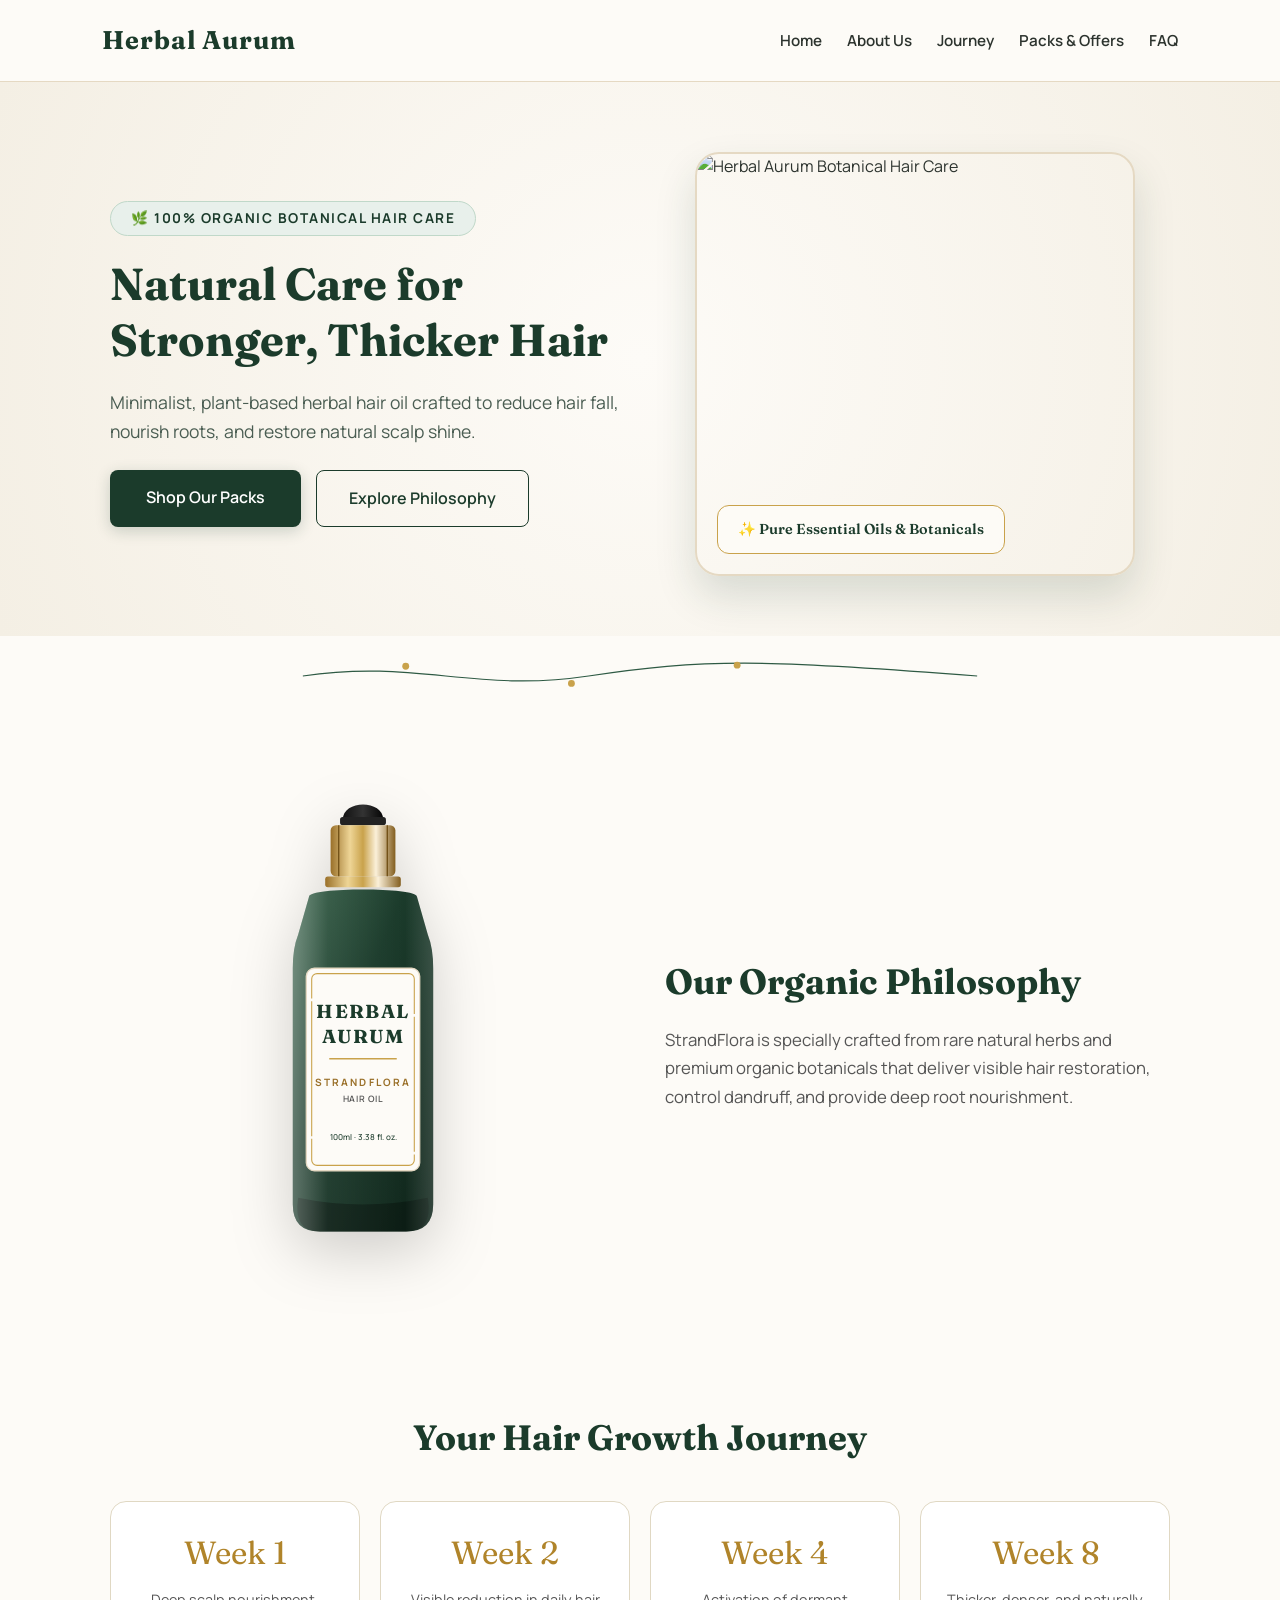
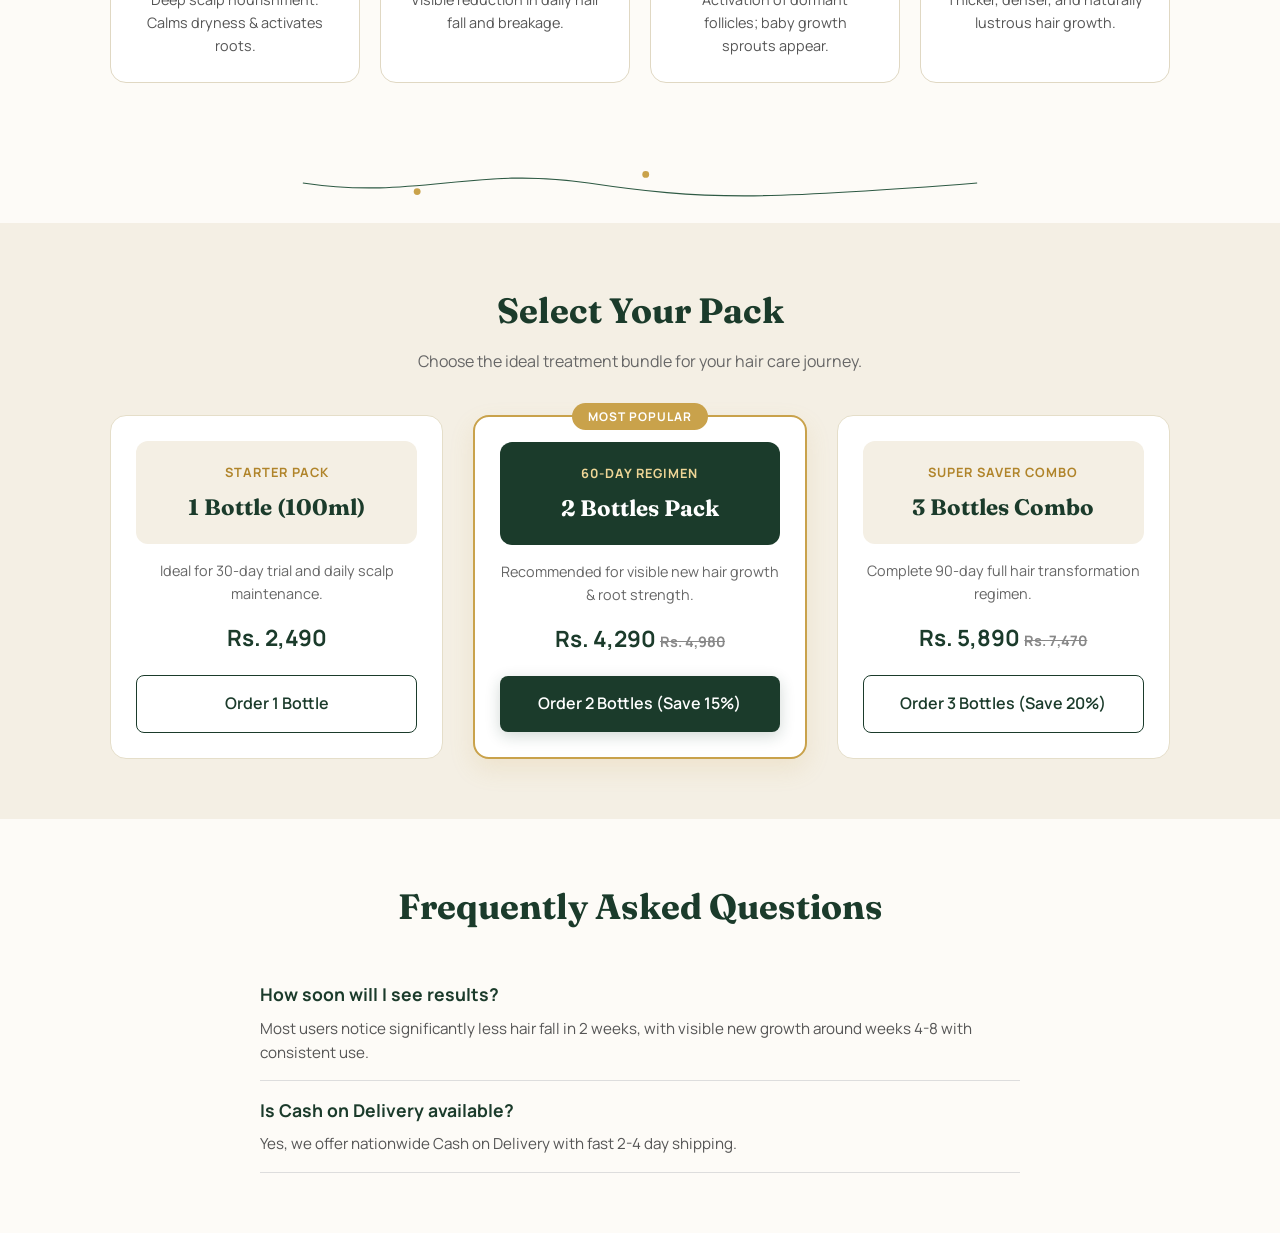
==== index.html @ 7c0b5096 "Update index.html" ====
<!DOCTYPE html>
<html lang="en">
<head>
    <meta charset="UTF-8">
    <meta name="viewport" content="width=device-width, initial-scale=1.0">
    <title>Herbal Aurum | Premium Organic Hair Care</title>
    
    <!-- Google Fonts -->
    <link rel="preconnect" href="https://fonts.googleapis.com">
    <link rel="preconnect" href="https://fonts.gstatic.com" crossorigin>
    <link href="https://fonts.googleapis.com/css2?family=Fraunces:ital,opsz,wght@0,9..144,300..900;1,9..144,300..900&family=Manrope:wght@300;400;500;600;700&display=swap" rel="stylesheet">
    
    <!-- Inline Styling -->
    <style>
        :root {
            --primary-color: #1B3B2B;
            --accent-gold: #C9A24B;
            --bg-color: #FDFBF7;
            --text-dark: #2C332E;
        }

        * { 
            box-sizing: border-box; 
            margin: 0; 
            padding: 0; 
        }

        body {
            font-family: 'Manrope', sans-serif;
            background-color: var(--bg-color);
            color: var(--text-dark);
            line-height: 1.6;
            overflow-x: hidden;
        }

        /* 1. Navbar */
        .navbar {
            display: flex;
            justify-content: space-between;
            align-items: center;
            padding: 20px 8%;
            background: rgba(253, 251, 247, 0.95);
            backdrop-filter: blur(8px);
            border-bottom: 1px solid #E5D9C3;
            position: sticky;
            top: 0;
            z-index: 1000;
        }

        .logo {
            font-family: 'Fraunces', serif;
            font-size: 1.6rem;
            font-weight: 700;
            color: var(--primary-color);
            letter-spacing: 1px;
        }

        .nav-links {
            display: flex;
            list-style: none;
            gap: 25px;
        }

        .nav-links a {
            text-decoration: none;
            color: var(--text-dark);
            font-weight: 600;
            font-size: 0.95rem;
            transition: color 0.3s ease;
        }

        .nav-links a:hover { 
            color: var(--accent-gold); 
        }

        /* 2. Hero Section */
        .hero {
            padding: 70px 20px 60px;
            background: radial-gradient(circle, #FDFBF7 0%, #F4EFE4 100%);
        }

        .hero-badge {
            display: inline-block;
            background: #E8F0EB;
            color: var(--primary-color);
            padding: 6px 20px;
            border-radius: 30px;
            font-weight: 700;
            font-size: 0.85rem;
            letter-spacing: 1.5px;
            text-transform: uppercase;
            margin-bottom: 20px;
            border: 1px solid #C0D8C9;
        }

        .hero-title {
            font-family: 'Fraunces', serif;
            font-size: 2.8rem;
            color: var(--primary-color);
            line-height: 1.25;
            margin-bottom: 20px;
        }

        .hero-text {
            font-size: 1.1rem;
            color: #4A5D52;
            margin-bottom: 25px;
        }

        .btn-primary {
            display: inline-block;
            background: var(--primary-color);
            color: #FFFFFF;
            padding: 15px 36px;
            border-radius: 8px;
            font-weight: 600;
            text-decoration: none;
            transition: all 0.3s ease;
            box-shadow: 0 4px 15px rgba(27, 59, 43, 0.2);
        }

        .btn-primary:hover {
            background: #11281C;
            transform: translateY(-2px);
        }

        .btn-secondary {
            display: inline-block;
            border: 1px solid var(--primary-color);
            color: var(--primary-color);
            padding: 15px 32px;
            border-radius: 8px;
            font-weight: 600;
            text-decoration: none;
            background: transparent;
            transition: all 0.3s ease;
        }

        .btn-secondary:hover {
            background: var(--primary-color);
            color: #FFFFFF;
        }

        /* Vine Divider */
        .vine-divider {
            width: 100%;
            overflow: hidden;
            line-height: 0;
            margin: 20px 0;
        }

        .vine-divider svg {
            width: 100%;
            height: 40px;
        }

        /* 3. Layout Grid */
        .container {
            max-width: 1100px;
            margin: 0 auto;
            padding: 0 20px;
        }

        .section-title {
            font-family: 'Fraunces', serif;
            font-size: 2.2rem;
            color: var(--primary-color);
            text-align: center;
            margin-bottom: 10px;
        }

        /* 4. Products Cards */
        .products-grid {
            display: grid;
            grid-template-columns: repeat(auto-fit, minmax(280px, 1fr));
            gap: 30px;
            margin-top: 40px;
        }

        .product-card {
            background: #FFFFFF;
            border: 1px solid #E5DEC9;
            border-radius: 16px;
            padding: 25px;
            text-align: center;
            position: relative;
            transition: transform 0.3s ease, box-shadow 0.3s ease;
        }

        .product-card:hover {
            transform: translateY(-5px);
            box-shadow: 0 12px 30px rgba(0,0,0,0.08);
        }

        .featured-card {
            border: 2px solid var(--accent-gold);
            box-shadow: 0 10px 25px rgba(201, 162, 75, 0.15);
        }

        .badge-pop {
            position: absolute;
            top: -14px;
            left: 50%;
            transform: translateX(-50%);
            background: var(--accent-gold);
            color: #FFFFFF;
            font-size: 0.75rem;
            font-weight: 700;
            padding: 4px 16px;
            border-radius: 20px;
            text-transform: uppercase;
            letter-spacing: 1px;
        }

        /* Responsive Settings */
        @media (max-width: 768px) {
            .hero-title { font-size: 2.2rem; text-align: center; }
            .hero-text { text-align: center; }
            .hero-badge { display: block; text-align: center; }
            .hero-actions { justify-content: center; }
            .nav-links { display: none; }
        }
    </style>
</head>
<body>

    <!-- 1. NAVIGATION BAR -->
    <nav class="navbar">
        <div class="logo">Herbal Aurum</div>
        <ul class="nav-links">
            <li><a href="#home">Home</a></li>
            <li><a href="#about">About Us</a></li>
            <li><a href="#timeline">Journey</a></li>
            <li><a href="#products">Packs & Offers</a></li>
            <li><a href="#faq">FAQ</a></li>
        </ul>
    </nav>

    <!-- 2. HERO SECTION WITH LOCAL AESTHETIC PICTURE -->
    <section id="home" class="hero">
        <div class="container" style="display: grid; grid-template-columns: repeat(auto-fit, minmax(300px, 1fr)); gap: 40px; align-items: center;">
            
            <!-- Left Text Content -->
            <div class="animate-hero">
                <div class="hero-badge">🌿 100% Organic Botanical Hair Care</div>
                <h1 class="hero-title">Natural Care for Stronger, Thicker Hair</h1>
                <p class="hero-text">Minimalist, plant-based herbal hair oil crafted to reduce hair fall, nourish roots, and restore natural scalp shine.</p>
                
                <div class="hero-actions" style="display: flex; gap: 15px; flex-wrap: wrap; margin-top: 25px;">
                    <a href="#products" class="btn-primary">Shop Our Packs</a>
                    <a href="#about" class="btn-secondary">Explore Philosophy</a>
                </div>
            </div>

            <!-- Right Aesthetic Local Picture -->
            <div class="animate-hero" style="display: flex; justify-content: center; position: relative;">
                <div style="position: relative; width: 100%; max-width: 440px; border-radius: 24px; overflow: hidden; box-shadow: 0 20px 40px rgba(27, 59, 43, 0.15); border: 2px solid #E5D9C3;">
                    <img src="hero-banner.jpg" 
                         alt="Herbal Aurum Botanical Hair Care" 
                         style="width: 100%; height: 420px; object-fit: cover; display: block;">
                    
                    <!-- Floating Aesthetic Badge -->
                    <div style="position: absolute; bottom: 20px; left: 20px; background: rgba(253, 251, 247, 0.92); backdrop-filter: blur(8px); padding: 12px 20px; border-radius: 12px; border: 1px solid #C9A24B; font-family: 'Fraunces', serif; color: #1B3B2B; font-size: 0.9rem; font-weight: 600;">
                        ✨ Pure Essential Oils & Botanicals
                    </div>
                </div>
            </div>

        </div>
    </section>

    <!-- VINE DIVIDER 1 -->
    <div class="vine-divider reveal">
      <svg viewBox="0 0 1180 70">
        <path stroke="#2E5A44" stroke-width="2" fill="none" d="M0 35 C 200 5, 300 65, 500 35 S 800 5, 1180 35"/>
        <circle fill="#C9A24B" cx="180" cy="18" r="6"/>
        <circle fill="#C9A24B" cx="470" cy="48" r="6"/>
        <circle fill="#C9A24B" cx="760" cy="16" r="6"/>
      </svg>
    </div>

    <!-- 3. ABOUT US SECTION (3D GLASS DROPPER BOTTLE) -->
    <section id="about" style="padding: 60px 0;">
        <div class="container" style="display: grid; grid-template-columns: repeat(auto-fit, minmax(300px, 1fr)); gap: 50px; align-items: center;">
            
            <!-- Glass Bottle Visual -->
            <div class="reveal" style="display: flex; justify-content: center; align-items: center; padding: 10px;">
                <div style="position: relative; width: 100%; max-width: 270px; filter: drop-shadow(0 20px 30px rgba(0,0,0,0.18));">
                    <svg viewBox="0 0 200 360" xmlns="http://www.w3.org/2000/svg" style="width: 100%; height: auto;">
                        <defs>
                            <linearGradient id="oil-liquid" x1="0%" y1="0%" x2="100%" y2="100%">
                                <stop offset="0%" stop-color="#3A644C"/>
                                <stop offset="40%" stop-color="#1B3B2B"/>
                                <stop offset="100%" stop-color="#0F241A"/>
                            </linearGradient>

                            <linearGradient id="glass-glare" x1="0%" y1="0%" x2="100%" y2="0%">
                                <stop offset="0%" stop-color="#ffffff" stop-opacity="0.3"/>
                                <stop offset="25%" stop-color="#ffffff" stop-opacity="0.05"/>
                                <stop offset="80%" stop-color="#ffffff" stop-opacity="0"/>
                                <stop offset="100%" stop-color="#ffffff" stop-opacity="0.15"/>
                            </linearGradient>

                            <linearGradient id="gold-cap" x1="0%" y1="0%" x2="100%" y2="0%">
                                <stop offset="0%" stop-color="#9A7029"/>
                                <stop offset="30%" stop-color="#EED596"/>
                                <stop offset="50%" stop-color="#C9A24B"/>
                                <stop offset="70%" stop-color="#FBF0D9"/>
                                <stop offset="100%" stop-color="#835E1F"/>
                            </linearGradient>

                            <linearGradient id="dropper-top" x1="0%" y1="0%" x2="100%" y2="0%">
                                <stop offset="0%" stop-color="#111"/>
                                <stop offset="50%" stop-color="#333"/>
                                <stop offset="100%" stop-color="#050505"/>
                            </linearGradient>
                        </defs>

                        <path d="M 85,25 C 85,10 115,10 115,25 Z" fill="url(#dropper-top)"/>
                        <rect x="83" y="23" width="34" height="6" rx="2" fill="#222"/>

                        <rect x="76" y="29" width="48" height="38" rx="4" fill="url(#gold-cap)"/>
                        <line x1="82" y1="29" x2="82" y2="67" stroke="#725117" stroke-width="1"/>
                        <line x1="118" y1="29" x2="118" y2="67" stroke="#725117" stroke-width="1"/>

                        <rect x="72" y="67" width="56" height="8" rx="2" fill="url(#gold-cap)"/>

                        <path d="M 60,82 C 60,75 140,75 140,82 L 148,110 Q 152,120 152,135 L 152,310 Q 152,330 132,330 L 68,330 Q 48,330 48,310 L 48,135 Q 48,120 52,110 Z" fill="url(#oil-liquid)"/>
                        <path d="M 52,305 Q 48,330 68,330 L 132,330 Q 152,330 148,305 Q 100,315 52,305 Z" fill="#091710" opacity="0.6"/>
                        <path d="M 60,82 C 60,75 140,75 140,82 L 148,110 Q 152,120 152,135 L 152,310 Q 152,330 132,330 L 68,330 Q 48,330 48,310 L 48,135 Q 48,120 52,110 Z" fill="url(#glass-glare)"/>

                        <rect x="58" y="135" width="84" height="150" rx="6" fill="#FDFBF7" stroke="#E5D9C3" stroke-width="1"/>
                        <rect x="62" y="139" width="76" height="142" rx="4" fill="none" stroke="#C9A24B" stroke-width="0.8" stroke-dasharray="100,2"/>

                        <text x="100" y="172" text-anchor="middle" font-family="'Fraunces', serif" font-size="14" font-weight="700" fill="#1B3B2B" letter-spacing="1">HERBAL</text>
                        <text x="100" y="190" text-anchor="middle" font-family="'Fraunces', serif" font-size="14" font-weight="700" fill="#1B3B2B" letter-spacing="1">AURUM</text>
                        <line x1="75" y1="202" x2="125" y2="202" stroke="#C9A24B" stroke-width="1"/>
                        <text x="100" y="222" text-anchor="middle" font-family="'Manrope', sans-serif" font-size="7.5" font-weight="700" fill="#9A7029" letter-spacing="1.5">STRANDFLORA</text>
                        <text x="100" y="234" text-anchor="middle" font-family="'Manrope', sans-serif" font-size="6.5" font-weight="600" fill="#555" letter-spacing="0.5">HAIR OIL</text>
                        <text x="100" y="262" text-anchor="middle" font-family="'Manrope', sans-serif" font-size="6" font-weight="500" fill="#1B3B2B">100ml · 3.38 fl. oz.</text>
                    </svg>
                </div>
            </div>

            <div class="reveal">
                <h2 class="section-title" style="text-align: left;">Our Organic Philosophy</h2>
                <p style="color: #555; margin-top: 15px; font-size: 1.05rem; line-height: 1.7;">StrandFlora is specially crafted from rare natural herbs and premium organic botanicals that deliver visible hair restoration, control dandruff, and provide deep root nourishment.</p>
            </div>
        </div>
    </section>

    <!-- 4. TIMELINE SECTION -->
    <section id="timeline" style="padding: 60px 0; background: #FDFBF7;">
        <div class="container">
            <h2 class="section-title reveal">Your Hair Growth Journey</h2>
            <div style="display: grid; grid-template-columns: repeat(auto-fit, minmax(200px, 1fr)); gap: 20px; margin-top: 35px; text-align: center;">
                <div class="reveal" style="background: #fff; padding: 25px; border-radius: 16px; border: 1px solid #e0d8c3;">
                    <span style="font-family: 'Fraunces', serif; font-size: 2rem; color: #B0842A; display: block;">Week 1</span>
                    <p style="font-size: 0.9rem; margin-top: 10px; color: #555;">Deep scalp nourishment. Calms dryness & activates roots.</p>
                </div>
                <div class="reveal" style="background: #fff; padding: 25px; border-radius: 16px; border: 1px solid #e0d8c3;">
                    <span style="font-family: 'Fraunces', serif; font-size: 2rem; color: #B0842A; display: block;">Week 2</span>
                    <p style="font-size: 0.9rem; margin-top: 10px; color: #555;">Visible reduction in daily hair fall and breakage.</p>
                </div>
                <div class="reveal" style="background: #fff; padding: 25px; border-radius: 16px; border: 1px solid #e0d8c3;">
                    <span style="font-family: 'Fraunces', serif; font-size: 2rem; color: #B0842A; display: block;">Week 4</span>
                    <p style="font-size: 0.9rem; margin-top: 10px; color: #555;">Activation of dormant follicles; baby growth sprouts appear.</p>
                </div>
                <div class="reveal" style="background: #fff; padding: 25px; border-radius: 16px; border: 1px solid #e0d8c3;">
                    <span style="font-family: 'Fraunces', serif; font-size: 2rem; color: #B0842A; display: block;">Week 8</span>
                    <p style="font-size: 0.9rem; margin-top: 10px; color: #555;">Thicker, denser, and naturally lustrous hair growth.</p>
                </div>
            </div>
        </div>
    </section>

    <!-- VINE DIVIDER 2 -->
    <div class="vine-divider reveal">
      <svg viewBox="0 0 1180 70">
        <path stroke="#2E5A44" stroke-width="2" fill="none" d="M0 35 C 200 65, 300 5, 500 35 S 800 65, 1180 35"/>
        <circle fill="#C9A24B" cx="200" cy="50" r="6"/>
        <circle fill="#C9A24B" cx="600" cy="20" r="6"/>
      </svg>
    </div>

    <!-- 5. PRODUCTS / PACKS SECTION -->
    <section id="products" style="padding: 60px 0; background: #F4EFE4;">
        <div class="container">
            <h2 class="section-title reveal">Select Your Pack</h2>
            <p class="reveal" style="text-align: center; color: #666;">Choose the ideal treatment bundle for your hair care journey.</p>

            <div class="products-grid">
                <!-- Pack 1 -->
                <div class="product-card reveal">
                    <div style="background: #f4efe4; border-radius: 12px; padding: 18px; margin-bottom: 15px;">
                        <span style="font-size: 0.8rem; font-weight: 700; color: #B0842A; letter-spacing: 1px; text-transform: uppercase;">Starter Pack</span>
                        <h3 style="font-family: 'Fraunces', serif; font-size: 1.4rem; color: #1B3B2B; margin-top: 5px;">1 Bottle (100ml)</h3>
                    </div>
                    <p style="color: #666; font-size: 0.9rem; margin-bottom: 15px;">Ideal for 30-day trial and daily scalp maintenance.</p>
                    <p style="font-size: 1.4rem; font-weight: 700; color: #1B3B2B; margin-bottom: 20px;">Rs. 2,490</p>
                    <a href="#" class="btn-secondary" style="width: 100%;">Order 1 Bottle</a>
                </div>

                <!-- Pack 2 -->
                <div class="product-card featured-card reveal">
                    <div class="badge-pop">Most Popular</div>
                    <div style="background: #1B3B2B; color: #fff; border-radius: 12px; padding: 18px; margin-bottom: 15px;">
                        <span style="font-size: 0.8rem; font-weight: 700; color: #EED596; letter-spacing: 1px; text-transform: uppercase;">60-Day Regimen</span>
                        <h3 style="font-family: 'Fraunces', serif; font-size: 1.4rem; color: #fff; margin-top: 5px;">2 Bottles Pack</h3>
                    </div>
                    <p style="color: #666; font-size: 0.9rem; margin-bottom: 15px;">Recommended for visible new hair growth & root strength.</p>
                    <p style="font-size: 1.4rem; font-weight: 700; color: #1B3B2B; margin-bottom: 20px;">Rs. 4,290 <span style="font-size: 0.9rem; color: #888; text-decoration: line-through;">Rs. 4,980</span></p>
                    <a href="#" class="btn-primary" style="width: 100%;">Order 2 Bottles (Save 15%)</a>
                </div>

                <!-- Pack 3 -->
                <div class="product-card reveal">
                    <div style="background: #f4efe4; border-radius: 12px; padding: 18px; margin-bottom: 15px;">
                        <span style="font-size: 0.8rem; font-weight: 700; color: #B0842A; letter-spacing: 1px; text-transform: uppercase;">Super Saver Combo</span>
                        <h3 style="font-family: 'Fraunces', serif; font-size: 1.4rem; color: #1B3B2B; margin-top: 5px;">3 Bottles Combo</h3>
                    </div>
                    <p style="color: #666; font-size: 0.9rem; margin-bottom: 15px;">Complete 90-day full hair transformation regimen.</p>
                    <p style="font-size: 1.4rem; font-weight: 700; color: #1B3B2B; margin-bottom: 20px;">Rs. 5,890 <span style="font-size: 0.9rem; color: #888; text-decoration: line-through;">Rs. 7,470</span></p>
                    <a href="#" class="btn-secondary" style="width: 100%;">Order 3 Bottles (Save 20%)</a>
                </div>
            </div>
        </div>
    </section>

    <!-- 6. FAQ SECTION -->
    <section id="faq" style="padding: 60px 0;">
        <div class="container" style="max-width: 800px;">
            <h2 class="section-title reveal">Frequently Asked Questions</h2>
            <div class="reveal" style="margin-top: 30px;">
                <div style="border-bottom: 1px solid #ddd; padding: 15px 0;">
                    <h3 style="font-size: 1.1rem; color: #1B3B2B;">How soon will I see results?</h3>
                    <p style="margin-top: 8px; color: #555; font-size: 0.95rem;">Most users notice significantly less hair fall in 2 weeks, with visible new growth around weeks 4-8 with consistent use.</p>
                </div>
                <div style="border-bottom: 1px solid #ddd; padding: 15px 0;">
                    <h3 style="font-size: 1.1rem; color: #1B3B2B;">Is Cash on Delivery available?</h3>
                    <p style="margin-top: 8px; color: #555; font-size: 0.95rem;">Yes, we offer nationwide Cash on Delivery with fast 2-4 day shipping.</p>
                </div>
            </div>
        </div>
    </section>

    <!-- GSAP Smooth Animations Libraries -->
    <script src="https://cdnjs.cloudflare.com/ajax/libs/gsap/3.12.5/gsap.min.js"></script>
    <script src="https://cdnjs.cloudflare.com/ajax/libs/gsap/3.12.5/ScrollTrigger.min.js"></script>
    
    <script>
        // Safe Animation Trigger
        window.addEventListener('DOMContentLoaded', () => {
            if (typeof gsap !== 'undefined' && typeof ScrollTrigger !== 'undefined') {
                gsap.registerPlugin(ScrollTrigger);
                
                gsap.from(".animate-hero", {
                    opacity: 0,
                    y: 30,
                    duration: 1.2,
                    stagger: 0.2,
                    ease: "power3.out"
                });

                gsap.utils.toArray('.reveal').forEach(element => {
                    gsap.from(element, {
                        scrollTrigger: {
                            trigger: element,
                            start: "top 88%",
                            toggleActions: "play none none reverse"
                        },
                        opacity: 0,
                        y: 35,
                        duration: 1,
                        ease: "power2.out"
                    });
                });
            }
        });
    </script>
</body>
</html>
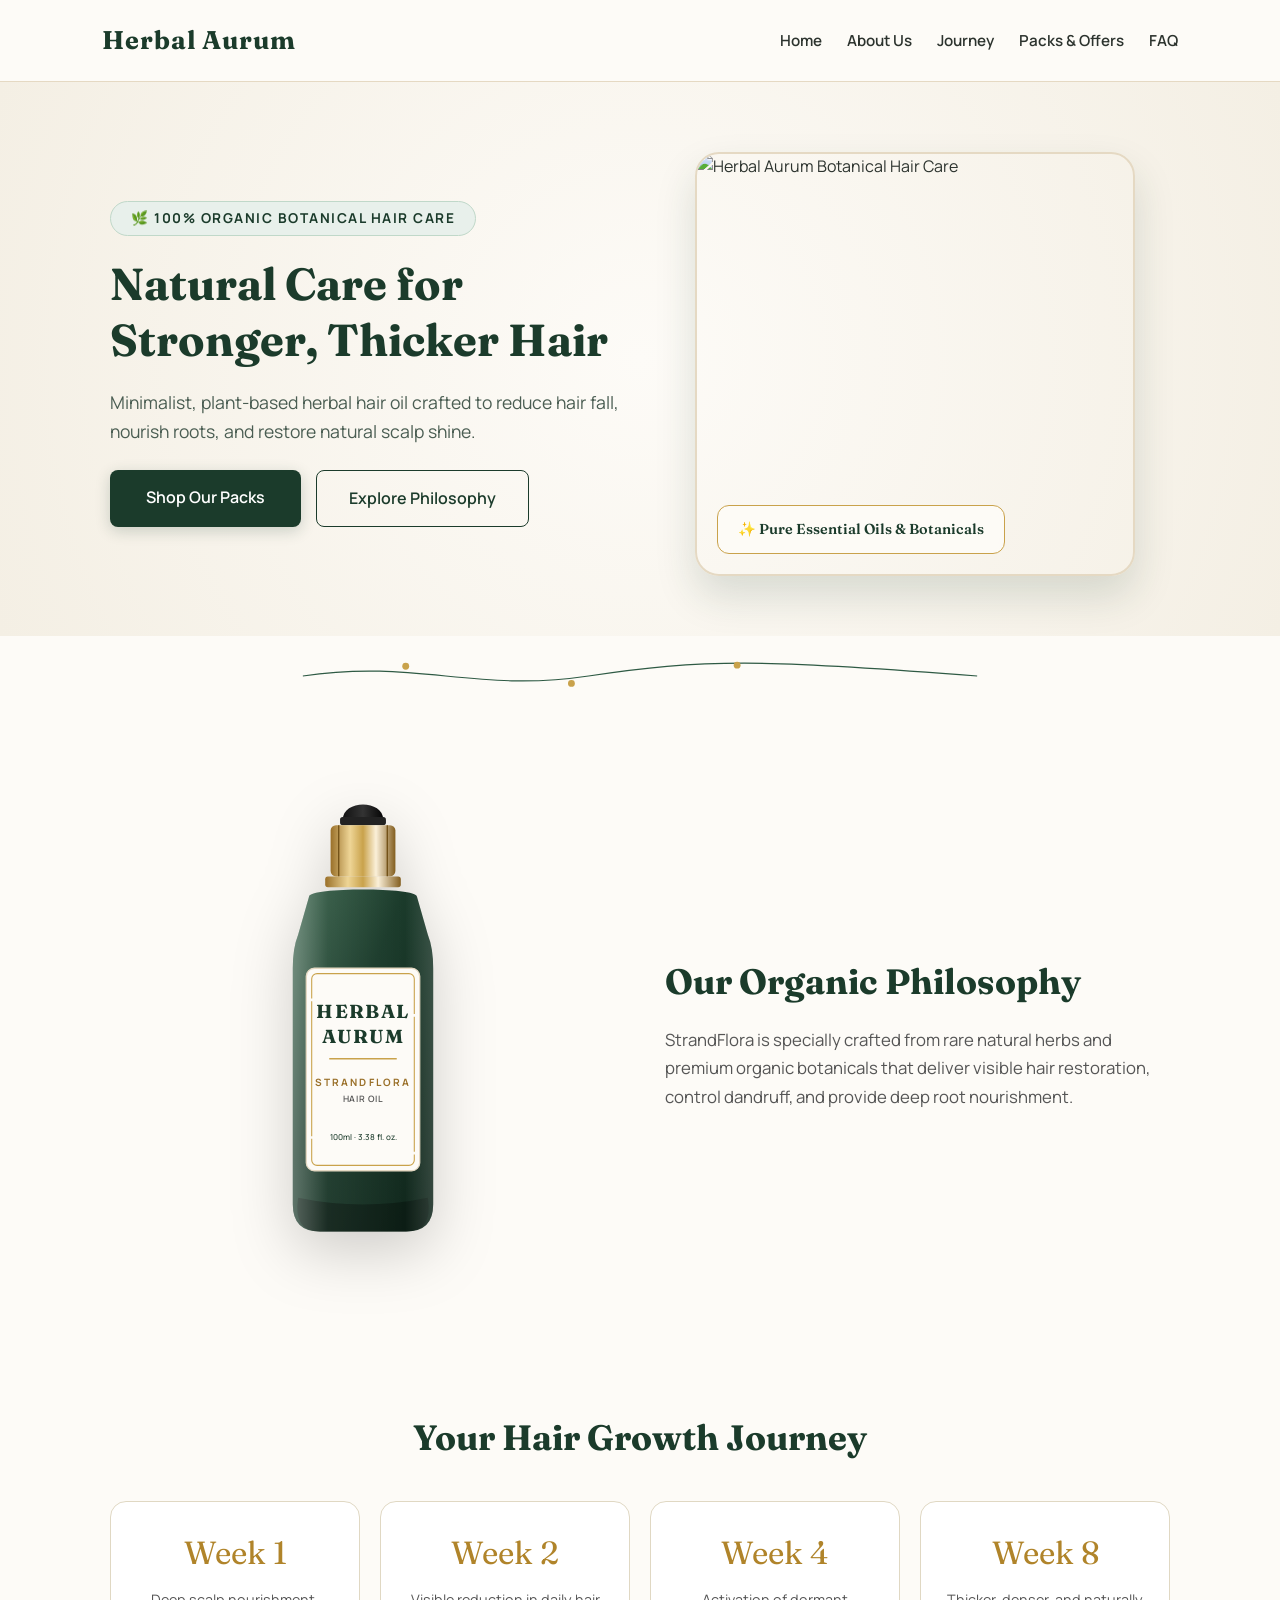
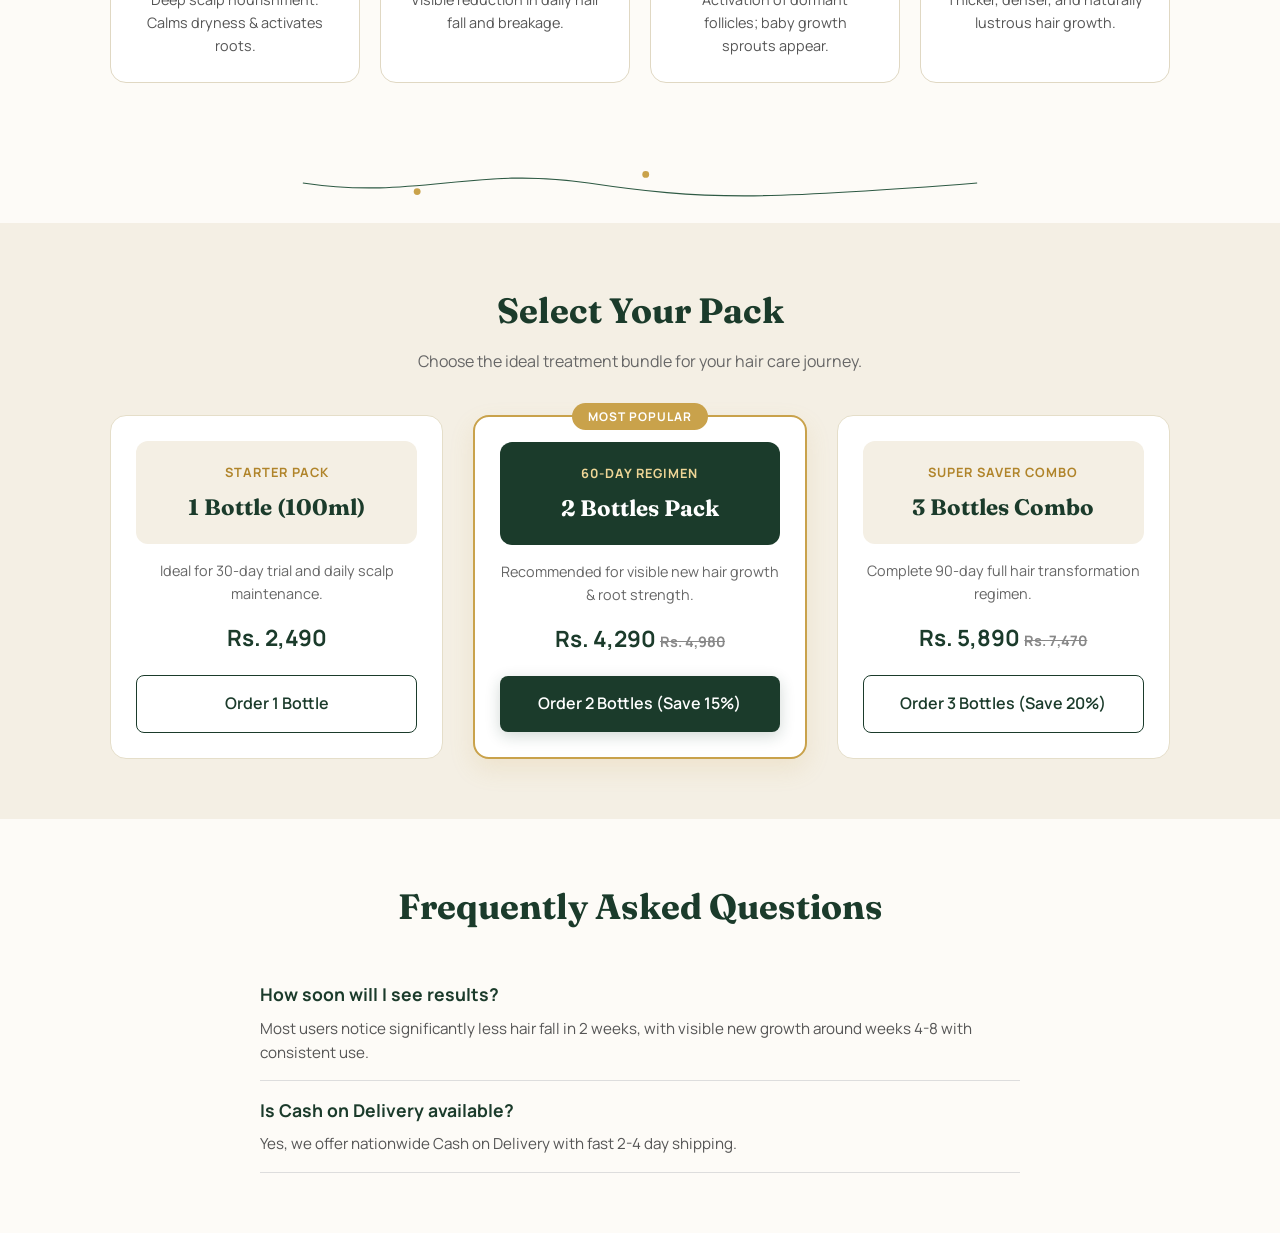
==== commit aec4143f: "Update index.html" ====
--- a/index.html
+++ b/index.html
@@ -236,7 +236,7 @@
         </ul>
     </nav>
 
-    <!-- 2. HERO SECTION WITH LOCAL AESTHETIC PICTURE -->
+    <!-- 2. HERO SECTION WITH FIXED IMAGE FILE PATH -->
     <section id="home" class="hero">
         <div class="container" style="display: grid; grid-template-columns: repeat(auto-fit, minmax(300px, 1fr)); gap: 40px; align-items: center;">
             
@@ -252,14 +252,16 @@
                 </div>
             </div>
 
-            <!-- Right Aesthetic Local Picture -->
+            <!-- Right Image Container -->
             <div class="animate-hero" style="display: flex; justify-content: center; position: relative;">
                 <div style="position: relative; width: 100%; max-width: 440px; border-radius: 24px; overflow: hidden; box-shadow: 0 20px 40px rgba(27, 59, 43, 0.15); border: 2px solid #E5D9C3;">
+                    
+                    <!-- Exact Name Match for Double Extension -->
                     <img src="hero-banner.jpg" 
                          alt="Herbal Aurum Botanical Hair Care" 
                          style="width: 100%; height: 420px; object-fit: cover; display: block;">
                     
-                    <!-- Floating Aesthetic Badge -->
+                    <!-- Floating Badge -->
                     <div style="position: absolute; bottom: 20px; left: 20px; background: rgba(253, 251, 247, 0.92); backdrop-filter: blur(8px); padding: 12px 20px; border-radius: 12px; border: 1px solid #C9A24B; font-family: 'Fraunces', serif; color: #1B3B2B; font-size: 0.9rem; font-weight: 600;">
                         ✨ Pure Essential Oils & Botanicals
                     </div>
@@ -279,7 +281,7 @@
       </svg>
     </div>
 
-    <!-- 3. ABOUT US SECTION (3D GLASS DROPPER BOTTLE) -->
+    <!-- 3. ABOUT US SECTION -->
     <section id="about" style="padding: 60px 0;">
         <div class="container" style="display: grid; grid-template-columns: repeat(auto-fit, minmax(300px, 1fr)); gap: 50px; align-items: center;">
             
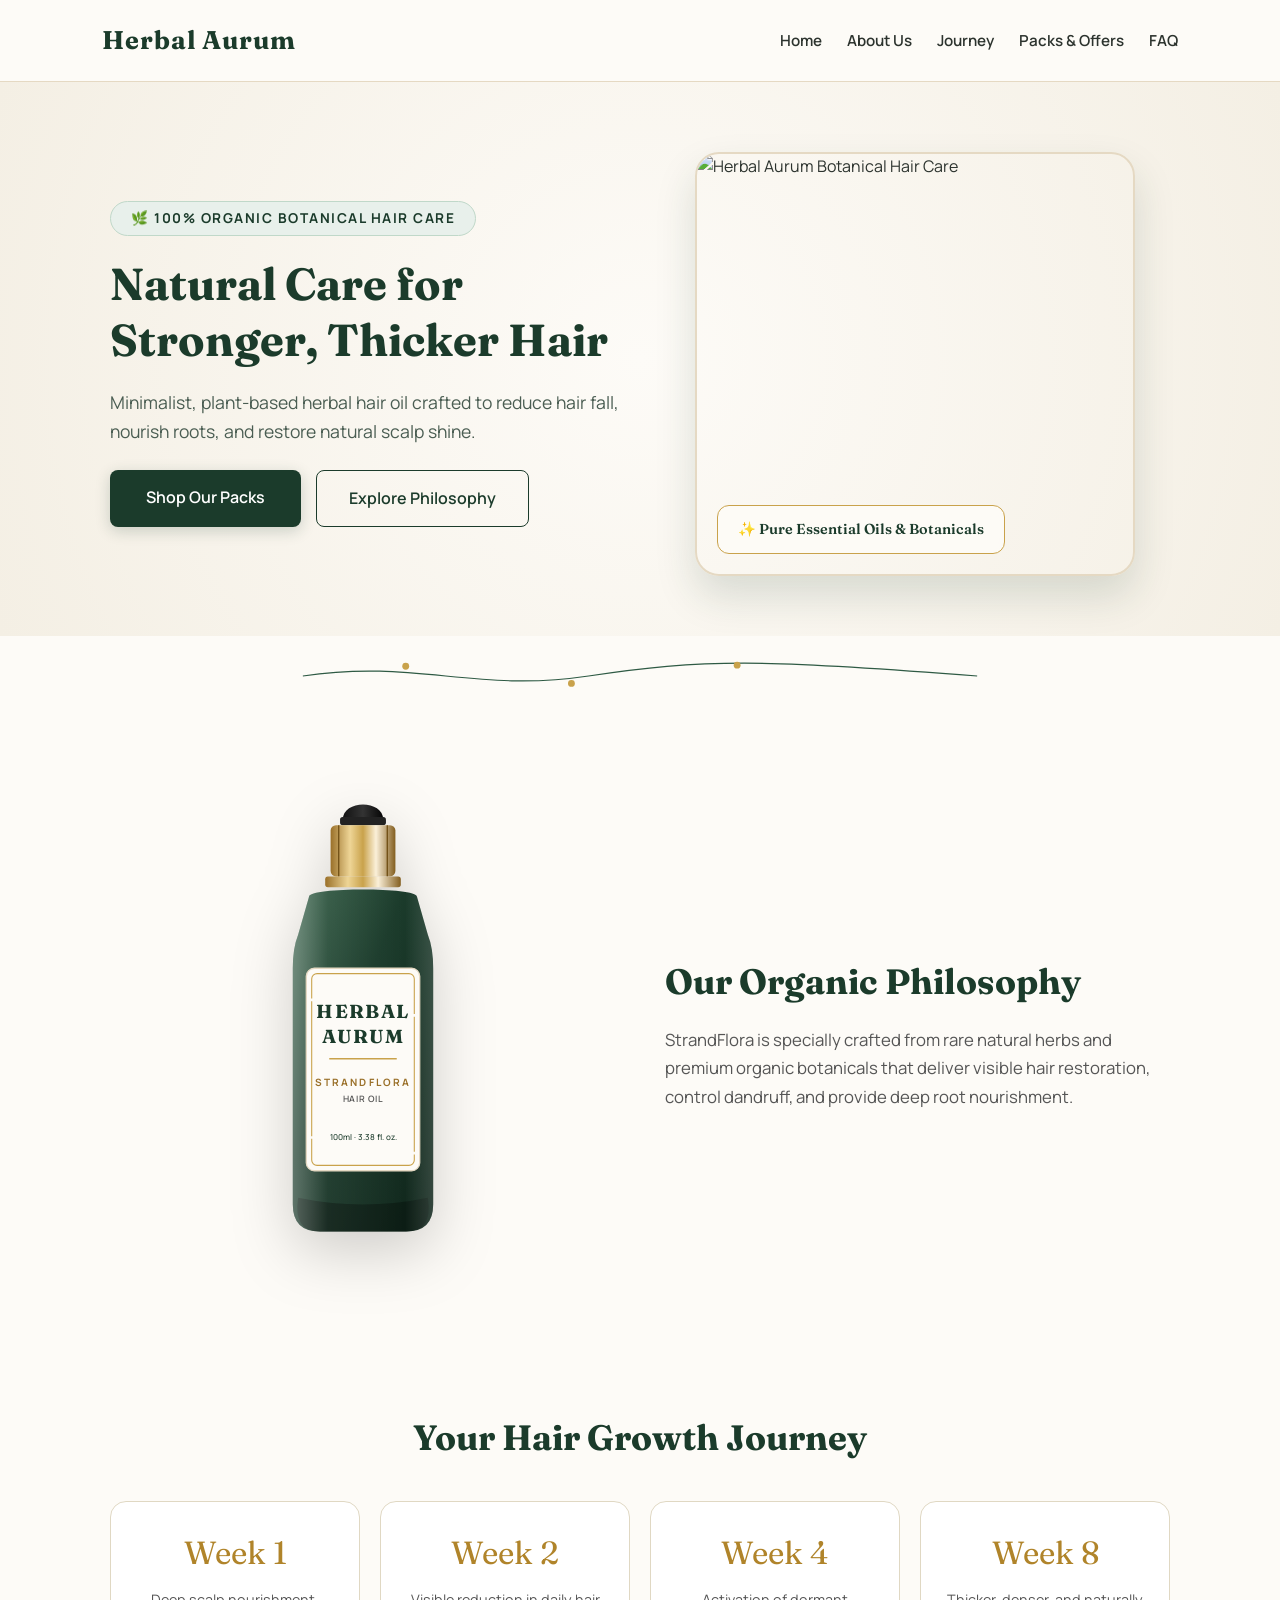
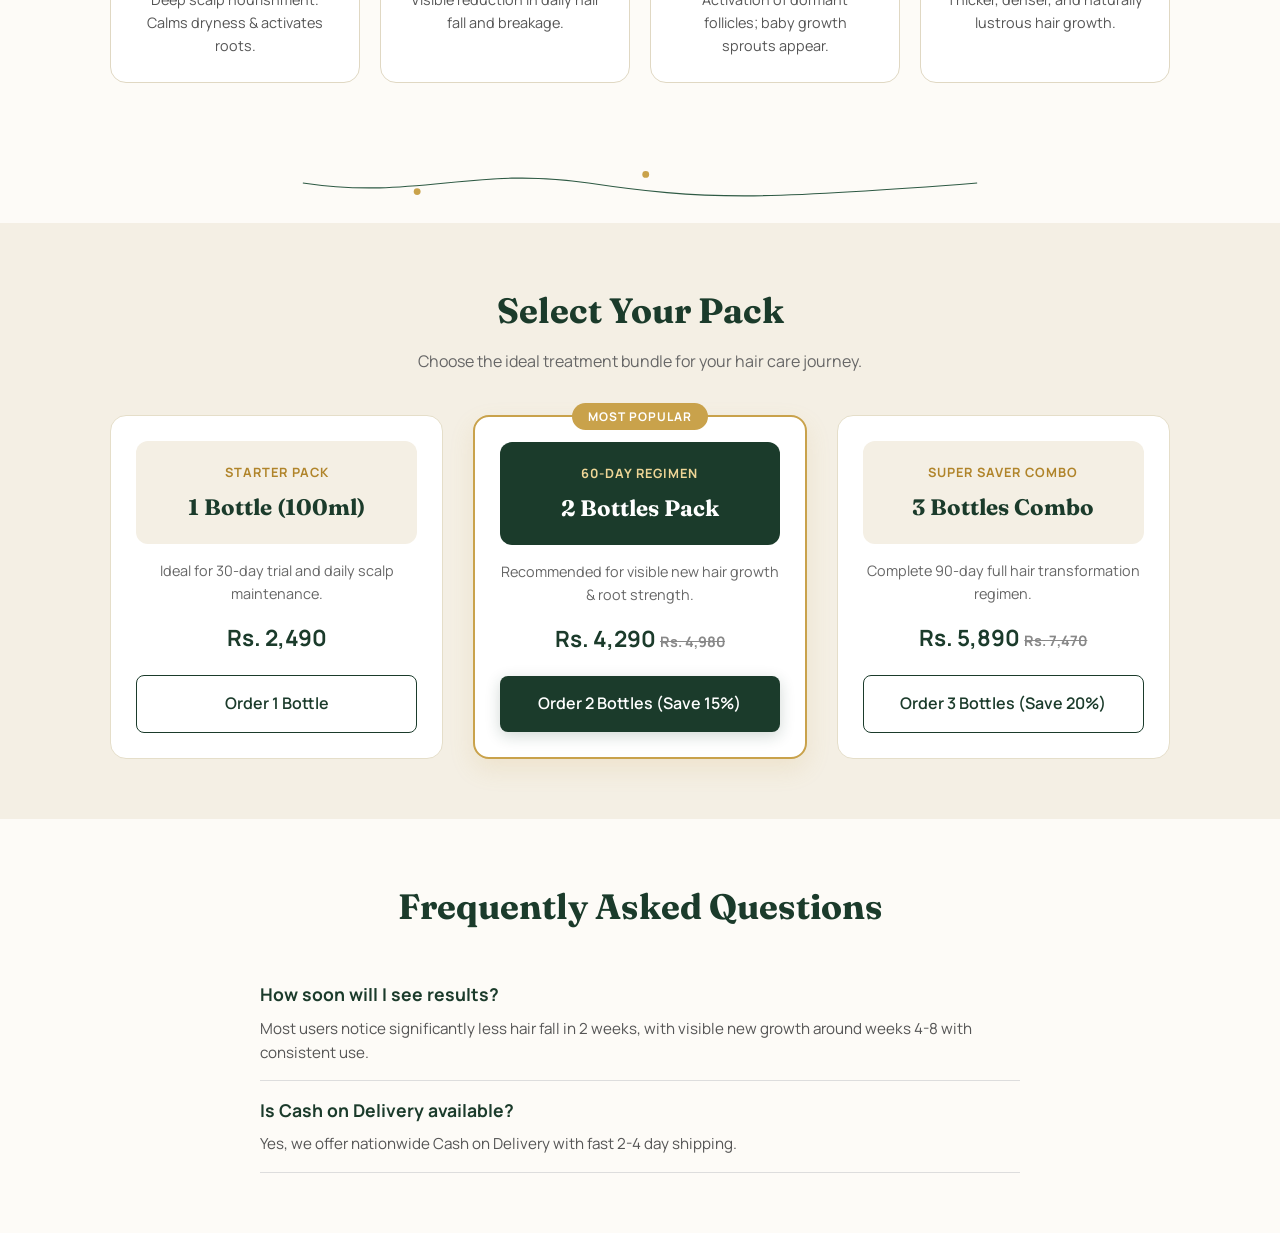
==== commit 6a6643d9: "Update index.html" ====
--- a/index.html
+++ b/index.html
@@ -257,7 +257,7 @@
                 <div style="position: relative; width: 100%; max-width: 440px; border-radius: 24px; overflow: hidden; box-shadow: 0 20px 40px rgba(27, 59, 43, 0.15); border: 2px solid #E5D9C3;">
                     
                     <!-- Exact Name Match for Double Extension -->
-                    <img src="hero-banner.jpg" 
+                    <img src="images/banner.jpg" 
                          alt="Herbal Aurum Botanical Hair Care" 
                          style="width: 100%; height: 420px; object-fit: cover; display: block;">
                     
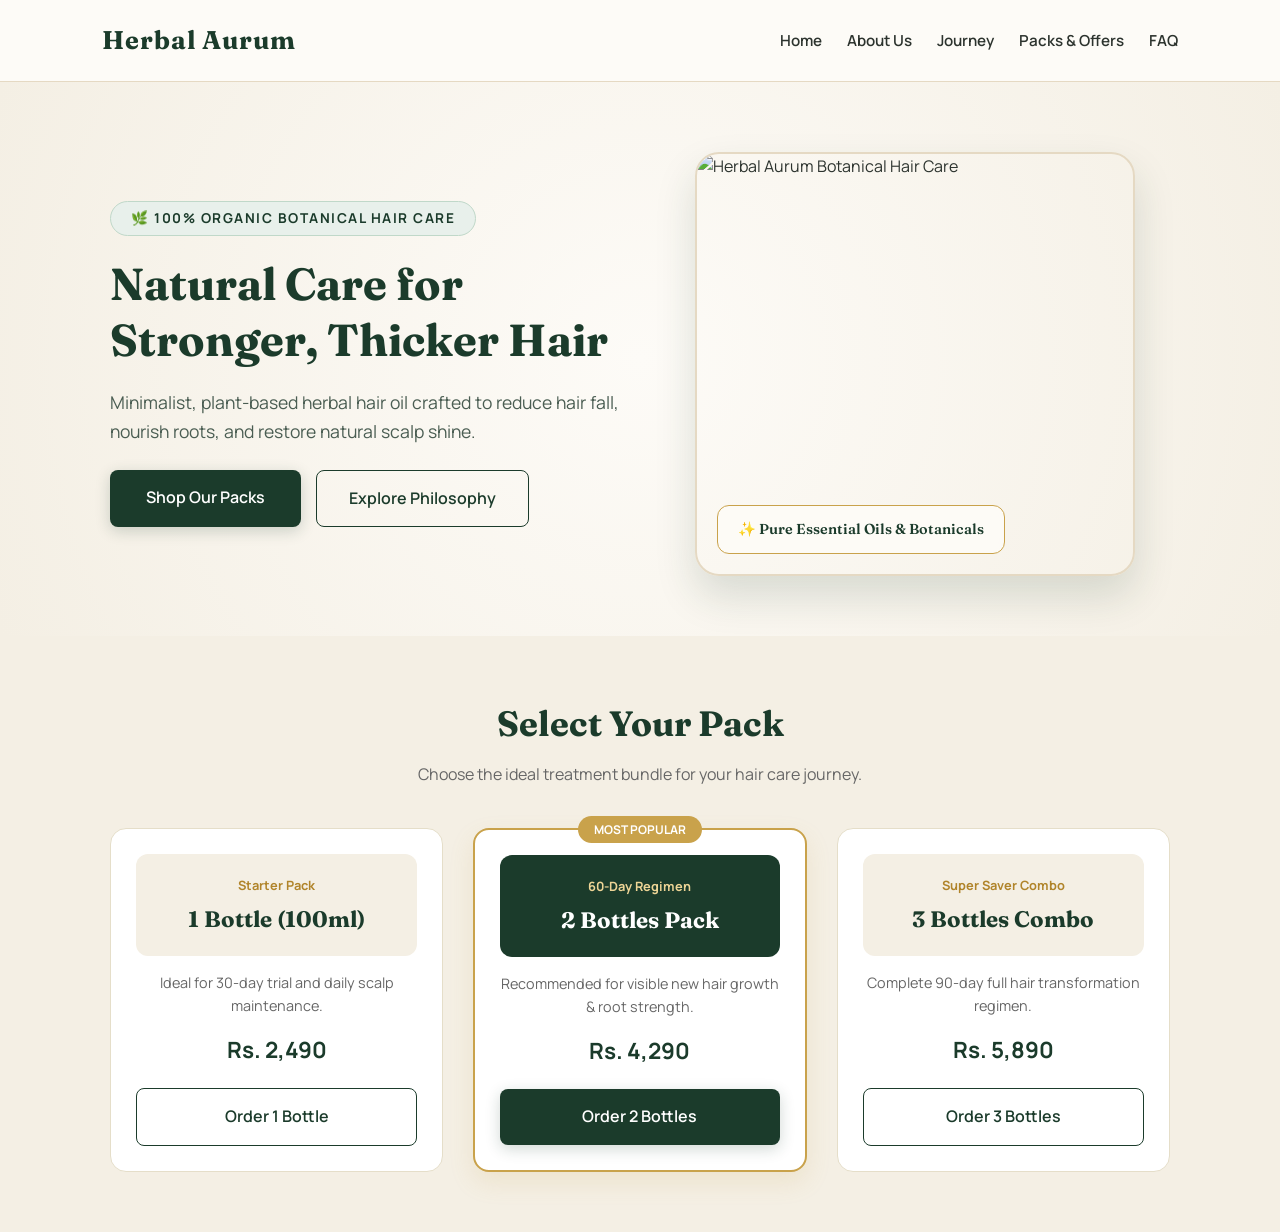
==== commit cbbf958d: "Update index.html" ====
--- a/index.html
+++ b/index.html
@@ -3,14 +3,13 @@
 <head>
     <meta charset="UTF-8">
     <meta name="viewport" content="width=device-width, initial-scale=1.0">
-    <title>Herbal Aurum | Premium Organic Hair Care</title>
+    <title>Herbal Aurum | Premium Botanical Hair Care</title>
     
     <!-- Google Fonts -->
     <link rel="preconnect" href="https://fonts.googleapis.com">
     <link rel="preconnect" href="https://fonts.gstatic.com" crossorigin>
     <link href="https://fonts.googleapis.com/css2?family=Fraunces:ital,opsz,wght@0,9..144,300..900;1,9..144,300..900&family=Manrope:wght@300;400;500;600;700&display=swap" rel="stylesheet">
     
-    <!-- Inline Styling -->
     <style>
         :root {
             --primary-color: #1B3B2B;
@@ -33,7 +32,6 @@
             overflow-x: hidden;
         }
 
-        /* 1. Navbar */
         .navbar {
             display: flex;
             justify-content: space-between;
@@ -69,11 +67,8 @@
             transition: color 0.3s ease;
         }
 
-        .nav-links a:hover { 
-            color: var(--accent-gold); 
-        }
-
-        /* 2. Hero Section */
+        .nav-links a:hover { color: var(--accent-gold); }
+
         .hero {
             padding: 70px 20px 60px;
             background: radial-gradient(circle, #FDFBF7 0%, #F4EFE4 100%);
@@ -141,20 +136,6 @@
             color: #FFFFFF;
         }
 
-        /* Vine Divider */
-        .vine-divider {
-            width: 100%;
-            overflow: hidden;
-            line-height: 0;
-            margin: 20px 0;
-        }
-
-        .vine-divider svg {
-            width: 100%;
-            height: 40px;
-        }
-
-        /* 3. Layout Grid */
         .container {
             max-width: 1100px;
             margin: 0 auto;
@@ -169,7 +150,6 @@
             margin-bottom: 10px;
         }
 
-        /* 4. Products Cards */
         .products-grid {
             display: grid;
             grid-template-columns: repeat(auto-fit, minmax(280px, 1fr));
@@ -184,13 +164,10 @@
             padding: 25px;
             text-align: center;
             position: relative;
-            transition: transform 0.3s ease, box-shadow 0.3s ease;
-        }
-
-        .product-card:hover {
-            transform: translateY(-5px);
-            box-shadow: 0 12px 30px rgba(0,0,0,0.08);
-        }
+            transition: transform 0.3s ease;
+        }
+
+        .product-card:hover { transform: translateY(-5px); }
 
         .featured-card {
             border: 2px solid var(--accent-gold);
@@ -209,22 +186,18 @@
             padding: 4px 16px;
             border-radius: 20px;
             text-transform: uppercase;
-            letter-spacing: 1px;
-        }
-
-        /* Responsive Settings */
+        }
+
         @media (max-width: 768px) {
             .hero-title { font-size: 2.2rem; text-align: center; }
             .hero-text { text-align: center; }
-            .hero-badge { display: block; text-align: center; }
-            .hero-actions { justify-content: center; }
             .nav-links { display: none; }
         }
     </style>
 </head>
 <body>
 
-    <!-- 1. NAVIGATION BAR -->
+    <!-- NAVBAR -->
     <nav class="navbar">
         <div class="logo">Herbal Aurum</div>
         <ul class="nav-links">
@@ -236,7 +209,7 @@
         </ul>
     </nav>
 
-    <!-- 2. HERO SECTION WITH FIXED IMAGE FILE PATH -->
+    <!-- HERO SECTION -->
     <section id="home" class="hero">
         <div class="container" style="display: grid; grid-template-columns: repeat(auto-fit, minmax(300px, 1fr)); gap: 40px; align-items: center;">
             
@@ -246,18 +219,17 @@
                 <h1 class="hero-title">Natural Care for Stronger, Thicker Hair</h1>
                 <p class="hero-text">Minimalist, plant-based herbal hair oil crafted to reduce hair fall, nourish roots, and restore natural scalp shine.</p>
                 
-                <div class="hero-actions" style="display: flex; gap: 15px; flex-wrap: wrap; margin-top: 25px;">
+                <div style="display: flex; gap: 15px; flex-wrap: wrap; margin-top: 25px;">
                     <a href="#products" class="btn-primary">Shop Our Packs</a>
                     <a href="#about" class="btn-secondary">Explore Philosophy</a>
                 </div>
             </div>
 
-            <!-- Right Image Container -->
+            <!-- Right Image Container (Using Direct File Path) -->
             <div class="animate-hero" style="display: flex; justify-content: center; position: relative;">
                 <div style="position: relative; width: 100%; max-width: 440px; border-radius: 24px; overflow: hidden; box-shadow: 0 20px 40px rgba(27, 59, 43, 0.15); border: 2px solid #E5D9C3;">
                     
-                    <!-- Exact Name Match for Double Extension -->
-                    <img src="images/banner.jpg" 
+                    <img src="file:///C:/Users/hp/Desktop/sd/banner.jpg" 
                          alt="Herbal Aurum Botanical Hair Care" 
                          style="width: 100%; height: 420px; object-fit: cover; display: block;">
                     
@@ -271,214 +243,46 @@
         </div>
     </section>
 
-    <!-- VINE DIVIDER 1 -->
-    <div class="vine-divider reveal">
-      <svg viewBox="0 0 1180 70">
-        <path stroke="#2E5A44" stroke-width="2" fill="none" d="M0 35 C 200 5, 300 65, 500 35 S 800 5, 1180 35"/>
-        <circle fill="#C9A24B" cx="180" cy="18" r="6"/>
-        <circle fill="#C9A24B" cx="470" cy="48" r="6"/>
-        <circle fill="#C9A24B" cx="760" cy="16" r="6"/>
-      </svg>
-    </div>
-
-    <!-- 3. ABOUT US SECTION -->
-    <section id="about" style="padding: 60px 0;">
-        <div class="container" style="display: grid; grid-template-columns: repeat(auto-fit, minmax(300px, 1fr)); gap: 50px; align-items: center;">
-            
-            <!-- Glass Bottle Visual -->
-            <div class="reveal" style="display: flex; justify-content: center; align-items: center; padding: 10px;">
-                <div style="position: relative; width: 100%; max-width: 270px; filter: drop-shadow(0 20px 30px rgba(0,0,0,0.18));">
-                    <svg viewBox="0 0 200 360" xmlns="http://www.w3.org/2000/svg" style="width: 100%; height: auto;">
-                        <defs>
-                            <linearGradient id="oil-liquid" x1="0%" y1="0%" x2="100%" y2="100%">
-                                <stop offset="0%" stop-color="#3A644C"/>
-                                <stop offset="40%" stop-color="#1B3B2B"/>
-                                <stop offset="100%" stop-color="#0F241A"/>
-                            </linearGradient>
-
-                            <linearGradient id="glass-glare" x1="0%" y1="0%" x2="100%" y2="0%">
-                                <stop offset="0%" stop-color="#ffffff" stop-opacity="0.3"/>
-                                <stop offset="25%" stop-color="#ffffff" stop-opacity="0.05"/>
-                                <stop offset="80%" stop-color="#ffffff" stop-opacity="0"/>
-                                <stop offset="100%" stop-color="#ffffff" stop-opacity="0.15"/>
-                            </linearGradient>
-
-                            <linearGradient id="gold-cap" x1="0%" y1="0%" x2="100%" y2="0%">
-                                <stop offset="0%" stop-color="#9A7029"/>
-                                <stop offset="30%" stop-color="#EED596"/>
-                                <stop offset="50%" stop-color="#C9A24B"/>
-                                <stop offset="70%" stop-color="#FBF0D9"/>
-                                <stop offset="100%" stop-color="#835E1F"/>
-                            </linearGradient>
-
-                            <linearGradient id="dropper-top" x1="0%" y1="0%" x2="100%" y2="0%">
-                                <stop offset="0%" stop-color="#111"/>
-                                <stop offset="50%" stop-color="#333"/>
-                                <stop offset="100%" stop-color="#050505"/>
-                            </linearGradient>
-                        </defs>
-
-                        <path d="M 85,25 C 85,10 115,10 115,25 Z" fill="url(#dropper-top)"/>
-                        <rect x="83" y="23" width="34" height="6" rx="2" fill="#222"/>
-
-                        <rect x="76" y="29" width="48" height="38" rx="4" fill="url(#gold-cap)"/>
-                        <line x1="82" y1="29" x2="82" y2="67" stroke="#725117" stroke-width="1"/>
-                        <line x1="118" y1="29" x2="118" y2="67" stroke="#725117" stroke-width="1"/>
-
-                        <rect x="72" y="67" width="56" height="8" rx="2" fill="url(#gold-cap)"/>
-
-                        <path d="M 60,82 C 60,75 140,75 140,82 L 148,110 Q 152,120 152,135 L 152,310 Q 152,330 132,330 L 68,330 Q 48,330 48,310 L 48,135 Q 48,120 52,110 Z" fill="url(#oil-liquid)"/>
-                        <path d="M 52,305 Q 48,330 68,330 L 132,330 Q 152,330 148,305 Q 100,315 52,305 Z" fill="#091710" opacity="0.6"/>
-                        <path d="M 60,82 C 60,75 140,75 140,82 L 148,110 Q 152,120 152,135 L 152,310 Q 152,330 132,330 L 68,330 Q 48,330 48,310 L 48,135 Q 48,120 52,110 Z" fill="url(#glass-glare)"/>
-
-                        <rect x="58" y="135" width="84" height="150" rx="6" fill="#FDFBF7" stroke="#E5D9C3" stroke-width="1"/>
-                        <rect x="62" y="139" width="76" height="142" rx="4" fill="none" stroke="#C9A24B" stroke-width="0.8" stroke-dasharray="100,2"/>
-
-                        <text x="100" y="172" text-anchor="middle" font-family="'Fraunces', serif" font-size="14" font-weight="700" fill="#1B3B2B" letter-spacing="1">HERBAL</text>
-                        <text x="100" y="190" text-anchor="middle" font-family="'Fraunces', serif" font-size="14" font-weight="700" fill="#1B3B2B" letter-spacing="1">AURUM</text>
-                        <line x1="75" y1="202" x2="125" y2="202" stroke="#C9A24B" stroke-width="1"/>
-                        <text x="100" y="222" text-anchor="middle" font-family="'Manrope', sans-serif" font-size="7.5" font-weight="700" fill="#9A7029" letter-spacing="1.5">STRANDFLORA</text>
-                        <text x="100" y="234" text-anchor="middle" font-family="'Manrope', sans-serif" font-size="6.5" font-weight="600" fill="#555" letter-spacing="0.5">HAIR OIL</text>
-                        <text x="100" y="262" text-anchor="middle" font-family="'Manrope', sans-serif" font-size="6" font-weight="500" fill="#1B3B2B">100ml · 3.38 fl. oz.</text>
-                    </svg>
-                </div>
-            </div>
-
-            <div class="reveal">
-                <h2 class="section-title" style="text-align: left;">Our Organic Philosophy</h2>
-                <p style="color: #555; margin-top: 15px; font-size: 1.05rem; line-height: 1.7;">StrandFlora is specially crafted from rare natural herbs and premium organic botanicals that deliver visible hair restoration, control dandruff, and provide deep root nourishment.</p>
+    <!-- PRODUCTS SECTION -->
+    <section id="products" style="padding: 60px 0; background: #F4EFE4;">
+        <div class="container">
+            <h2 class="section-title">Select Your Pack</h2>
+            <p style="text-align: center; color: #666;">Choose the ideal treatment bundle for your hair care journey.</p>
+
+            <div class="products-grid">
+                <div class="product-card">
+                    <div style="background: #f4efe4; border-radius: 12px; padding: 18px; margin-bottom: 15px;">
+                        <span style="font-size: 0.8rem; font-weight: 700; color: #B0842A;">Starter Pack</span>
+                        <h3 style="font-family: 'Fraunces', serif; font-size: 1.4rem; color: #1B3B2B; margin-top: 5px;">1 Bottle (100ml)</h3>
+                    </div>
+                    <p style="color: #666; font-size: 0.9rem; margin-bottom: 15px;">Ideal for 30-day trial and daily scalp maintenance.</p>
+                    <p style="font-size: 1.4rem; font-weight: 700; color: #1B3B2B; margin-bottom: 20px;">Rs. 2,490</p>
+                    <a href="#" class="btn-secondary" style="width: 100%;">Order 1 Bottle</a>
+                </div>
+
+                <div class="product-card featured-card">
+                    <div class="badge-pop">Most Popular</div>
+                    <div style="background: #1B3B2B; color: #fff; border-radius: 12px; padding: 18px; margin-bottom: 15px;">
+                        <span style="font-size: 0.8rem; font-weight: 700; color: #EED596;">60-Day Regimen</span>
+                        <h3 style="font-family: 'Fraunces', serif; font-size: 1.4rem; color: #fff; margin-top: 5px;">2 Bottles Pack</h3>
+                    </div>
+                    <p style="color: #666; font-size: 0.9rem; margin-bottom: 15px;">Recommended for visible new hair growth & root strength.</p>
+                    <p style="font-size: 1.4rem; font-weight: 700; color: #1B3B2B; margin-bottom: 20px;">Rs. 4,290</p>
+                    <a href="#" class="btn-primary" style="width: 100%;">Order 2 Bottles</a>
+                </div>
+
+                <div class="product-card">
+                    <div style="background: #f4efe4; border-radius: 12px; padding: 18px; margin-bottom: 15px;">
+                        <span style="font-size: 0.8rem; font-weight: 700; color: #B0842A;">Super Saver Combo</span>
+                        <h3 style="font-family: 'Fraunces', serif; font-size: 1.4rem; color: #1B3B2B; margin-top: 5px;">3 Bottles Combo</h3>
+                    </div>
+                    <p style="color: #666; font-size: 0.9rem; margin-bottom: 15px;">Complete 90-day full hair transformation regimen.</p>
+                    <p style="font-size: 1.4rem; font-weight: 700; color: #1B3B2B; margin-bottom: 20px;">Rs. 5,890</p>
+                    <a href="#" class="btn-secondary" style="width: 100%;">Order 3 Bottles</a>
+                </div>
             </div>
         </div>
     </section>
 
-    <!-- 4. TIMELINE SECTION -->
-    <section id="timeline" style="padding: 60px 0; background: #FDFBF7;">
-        <div class="container">
-            <h2 class="section-title reveal">Your Hair Growth Journey</h2>
-            <div style="display: grid; grid-template-columns: repeat(auto-fit, minmax(200px, 1fr)); gap: 20px; margin-top: 35px; text-align: center;">
-                <div class="reveal" style="background: #fff; padding: 25px; border-radius: 16px; border: 1px solid #e0d8c3;">
-                    <span style="font-family: 'Fraunces', serif; font-size: 2rem; color: #B0842A; display: block;">Week 1</span>
-                    <p style="font-size: 0.9rem; margin-top: 10px; color: #555;">Deep scalp nourishment. Calms dryness & activates roots.</p>
-                </div>
-                <div class="reveal" style="background: #fff; padding: 25px; border-radius: 16px; border: 1px solid #e0d8c3;">
-                    <span style="font-family: 'Fraunces', serif; font-size: 2rem; color: #B0842A; display: block;">Week 2</span>
-                    <p style="font-size: 0.9rem; margin-top: 10px; color: #555;">Visible reduction in daily hair fall and breakage.</p>
-                </div>
-                <div class="reveal" style="background: #fff; padding: 25px; border-radius: 16px; border: 1px solid #e0d8c3;">
-                    <span style="font-family: 'Fraunces', serif; font-size: 2rem; color: #B0842A; display: block;">Week 4</span>
-                    <p style="font-size: 0.9rem; margin-top: 10px; color: #555;">Activation of dormant follicles; baby growth sprouts appear.</p>
-                </div>
-                <div class="reveal" style="background: #fff; padding: 25px; border-radius: 16px; border: 1px solid #e0d8c3;">
-                    <span style="font-family: 'Fraunces', serif; font-size: 2rem; color: #B0842A; display: block;">Week 8</span>
-                    <p style="font-size: 0.9rem; margin-top: 10px; color: #555;">Thicker, denser, and naturally lustrous hair growth.</p>
-                </div>
-            </div>
-        </div>
-    </section>
-
-    <!-- VINE DIVIDER 2 -->
-    <div class="vine-divider reveal">
-      <svg viewBox="0 0 1180 70">
-        <path stroke="#2E5A44" stroke-width="2" fill="none" d="M0 35 C 200 65, 300 5, 500 35 S 800 65, 1180 35"/>
-        <circle fill="#C9A24B" cx="200" cy="50" r="6"/>
-        <circle fill="#C9A24B" cx="600" cy="20" r="6"/>
-      </svg>
-    </div>
-
-    <!-- 5. PRODUCTS / PACKS SECTION -->
-    <section id="products" style="padding: 60px 0; background: #F4EFE4;">
-        <div class="container">
-            <h2 class="section-title reveal">Select Your Pack</h2>
-            <p class="reveal" style="text-align: center; color: #666;">Choose the ideal treatment bundle for your hair care journey.</p>
-
-            <div class="products-grid">
-                <!-- Pack 1 -->
-                <div class="product-card reveal">
-                    <div style="background: #f4efe4; border-radius: 12px; padding: 18px; margin-bottom: 15px;">
-                        <span style="font-size: 0.8rem; font-weight: 700; color: #B0842A; letter-spacing: 1px; text-transform: uppercase;">Starter Pack</span>
-                        <h3 style="font-family: 'Fraunces', serif; font-size: 1.4rem; color: #1B3B2B; margin-top: 5px;">1 Bottle (100ml)</h3>
-                    </div>
-                    <p style="color: #666; font-size: 0.9rem; margin-bottom: 15px;">Ideal for 30-day trial and daily scalp maintenance.</p>
-                    <p style="font-size: 1.4rem; font-weight: 700; color: #1B3B2B; margin-bottom: 20px;">Rs. 2,490</p>
-                    <a href="#" class="btn-secondary" style="width: 100%;">Order 1 Bottle</a>
-                </div>
-
-                <!-- Pack 2 -->
-                <div class="product-card featured-card reveal">
-                    <div class="badge-pop">Most Popular</div>
-                    <div style="background: #1B3B2B; color: #fff; border-radius: 12px; padding: 18px; margin-bottom: 15px;">
-                        <span style="font-size: 0.8rem; font-weight: 700; color: #EED596; letter-spacing: 1px; text-transform: uppercase;">60-Day Regimen</span>
-                        <h3 style="font-family: 'Fraunces', serif; font-size: 1.4rem; color: #fff; margin-top: 5px;">2 Bottles Pack</h3>
-                    </div>
-                    <p style="color: #666; font-size: 0.9rem; margin-bottom: 15px;">Recommended for visible new hair growth & root strength.</p>
-                    <p style="font-size: 1.4rem; font-weight: 700; color: #1B3B2B; margin-bottom: 20px;">Rs. 4,290 <span style="font-size: 0.9rem; color: #888; text-decoration: line-through;">Rs. 4,980</span></p>
-                    <a href="#" class="btn-primary" style="width: 100%;">Order 2 Bottles (Save 15%)</a>
-                </div>
-
-                <!-- Pack 3 -->
-                <div class="product-card reveal">
-                    <div style="background: #f4efe4; border-radius: 12px; padding: 18px; margin-bottom: 15px;">
-                        <span style="font-size: 0.8rem; font-weight: 700; color: #B0842A; letter-spacing: 1px; text-transform: uppercase;">Super Saver Combo</span>
-                        <h3 style="font-family: 'Fraunces', serif; font-size: 1.4rem; color: #1B3B2B; margin-top: 5px;">3 Bottles Combo</h3>
-                    </div>
-                    <p style="color: #666; font-size: 0.9rem; margin-bottom: 15px;">Complete 90-day full hair transformation regimen.</p>
-                    <p style="font-size: 1.4rem; font-weight: 700; color: #1B3B2B; margin-bottom: 20px;">Rs. 5,890 <span style="font-size: 0.9rem; color: #888; text-decoration: line-through;">Rs. 7,470</span></p>
-                    <a href="#" class="btn-secondary" style="width: 100%;">Order 3 Bottles (Save 20%)</a>
-                </div>
-            </div>
-        </div>
-    </section>
-
-    <!-- 6. FAQ SECTION -->
-    <section id="faq" style="padding: 60px 0;">
-        <div class="container" style="max-width: 800px;">
-            <h2 class="section-title reveal">Frequently Asked Questions</h2>
-            <div class="reveal" style="margin-top: 30px;">
-                <div style="border-bottom: 1px solid #ddd; padding: 15px 0;">
-                    <h3 style="font-size: 1.1rem; color: #1B3B2B;">How soon will I see results?</h3>
-                    <p style="margin-top: 8px; color: #555; font-size: 0.95rem;">Most users notice significantly less hair fall in 2 weeks, with visible new growth around weeks 4-8 with consistent use.</p>
-                </div>
-                <div style="border-bottom: 1px solid #ddd; padding: 15px 0;">
-                    <h3 style="font-size: 1.1rem; color: #1B3B2B;">Is Cash on Delivery available?</h3>
-                    <p style="margin-top: 8px; color: #555; font-size: 0.95rem;">Yes, we offer nationwide Cash on Delivery with fast 2-4 day shipping.</p>
-                </div>
-            </div>
-        </div>
-    </section>
-
-    <!-- GSAP Smooth Animations Libraries -->
-    <script src="https://cdnjs.cloudflare.com/ajax/libs/gsap/3.12.5/gsap.min.js"></script>
-    <script src="https://cdnjs.cloudflare.com/ajax/libs/gsap/3.12.5/ScrollTrigger.min.js"></script>
-    
-    <script>
-        // Safe Animation Trigger
-        window.addEventListener('DOMContentLoaded', () => {
-            if (typeof gsap !== 'undefined' && typeof ScrollTrigger !== 'undefined') {
-                gsap.registerPlugin(ScrollTrigger);
-                
-                gsap.from(".animate-hero", {
-                    opacity: 0,
-                    y: 30,
-                    duration: 1.2,
-                    stagger: 0.2,
-                    ease: "power3.out"
-                });
-
-                gsap.utils.toArray('.reveal').forEach(element => {
-                    gsap.from(element, {
-                        scrollTrigger: {
-                            trigger: element,
-                            start: "top 88%",
-                            toggleActions: "play none none reverse"
-                        },
-                        opacity: 0,
-                        y: 35,
-                        duration: 1,
-                        ease: "power2.out"
-                    });
-                });
-            }
-        });
-    </script>
 </body>
 </html>
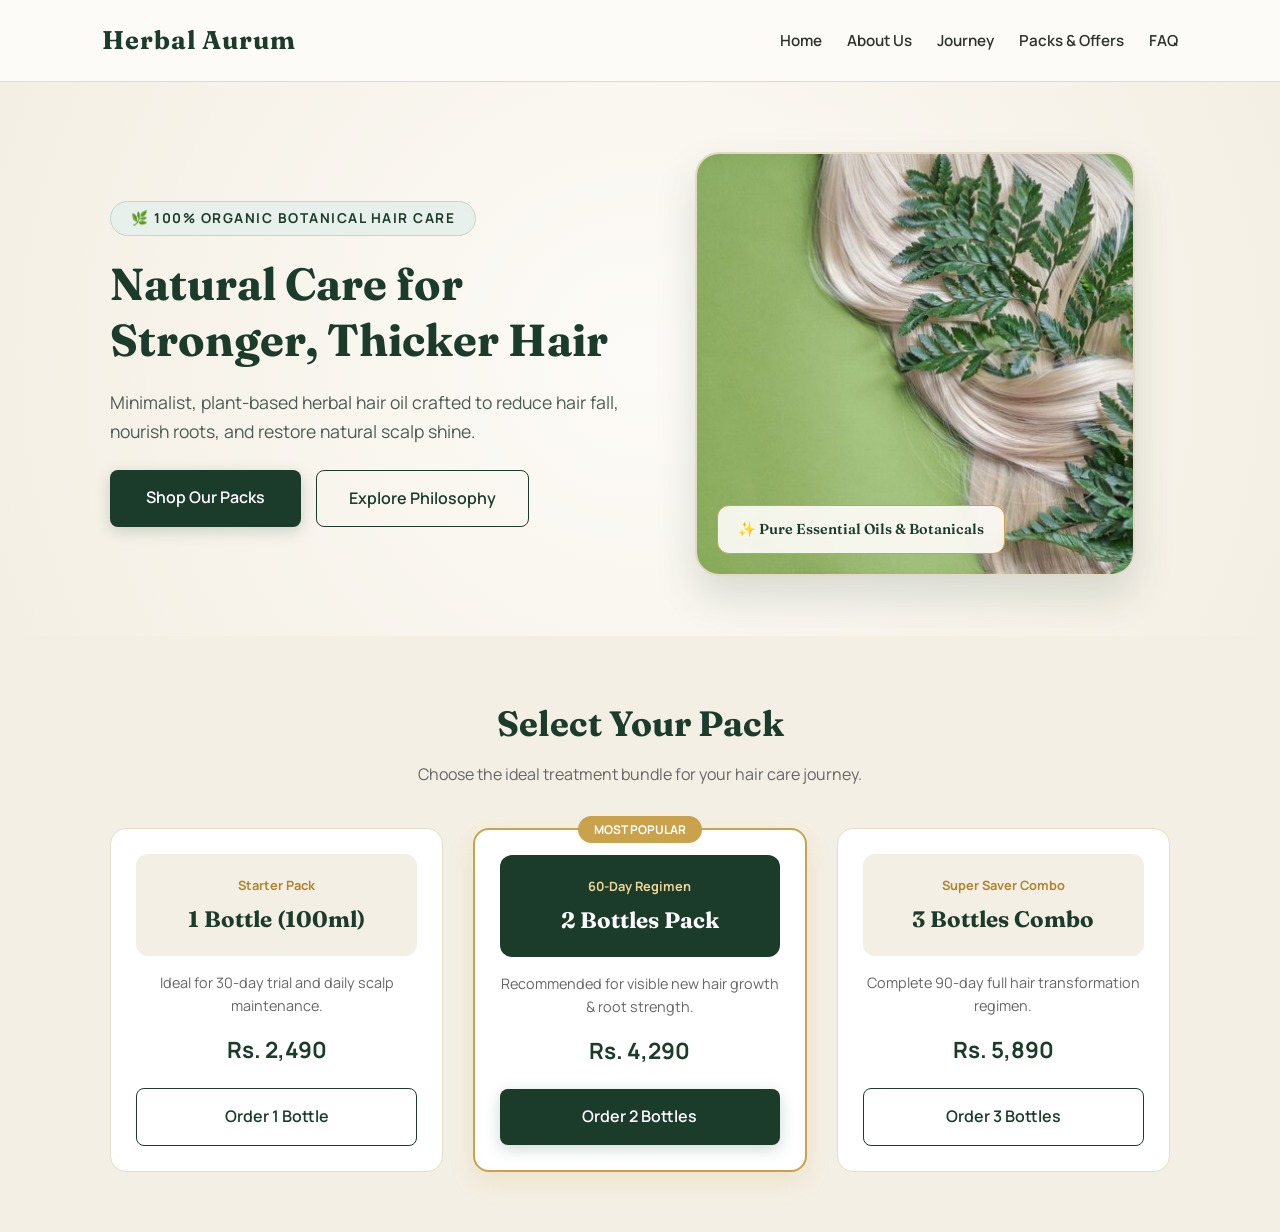
==== commit 99b21e7d: "Update index.html" ====
--- a/index.html
+++ b/index.html
@@ -229,7 +229,7 @@
             <div class="animate-hero" style="display: flex; justify-content: center; position: relative;">
                 <div style="position: relative; width: 100%; max-width: 440px; border-radius: 24px; overflow: hidden; box-shadow: 0 20px 40px rgba(27, 59, 43, 0.15); border: 2px solid #E5D9C3;">
                     
-                    <img src="file:///C:/Users/hp/Desktop/sd/banner.jpg" 
+                    <img src="[data-uri]" 
                          alt="Herbal Aurum Botanical Hair Care" 
                          style="width: 100%; height: 420px; object-fit: cover; display: block;">
                     
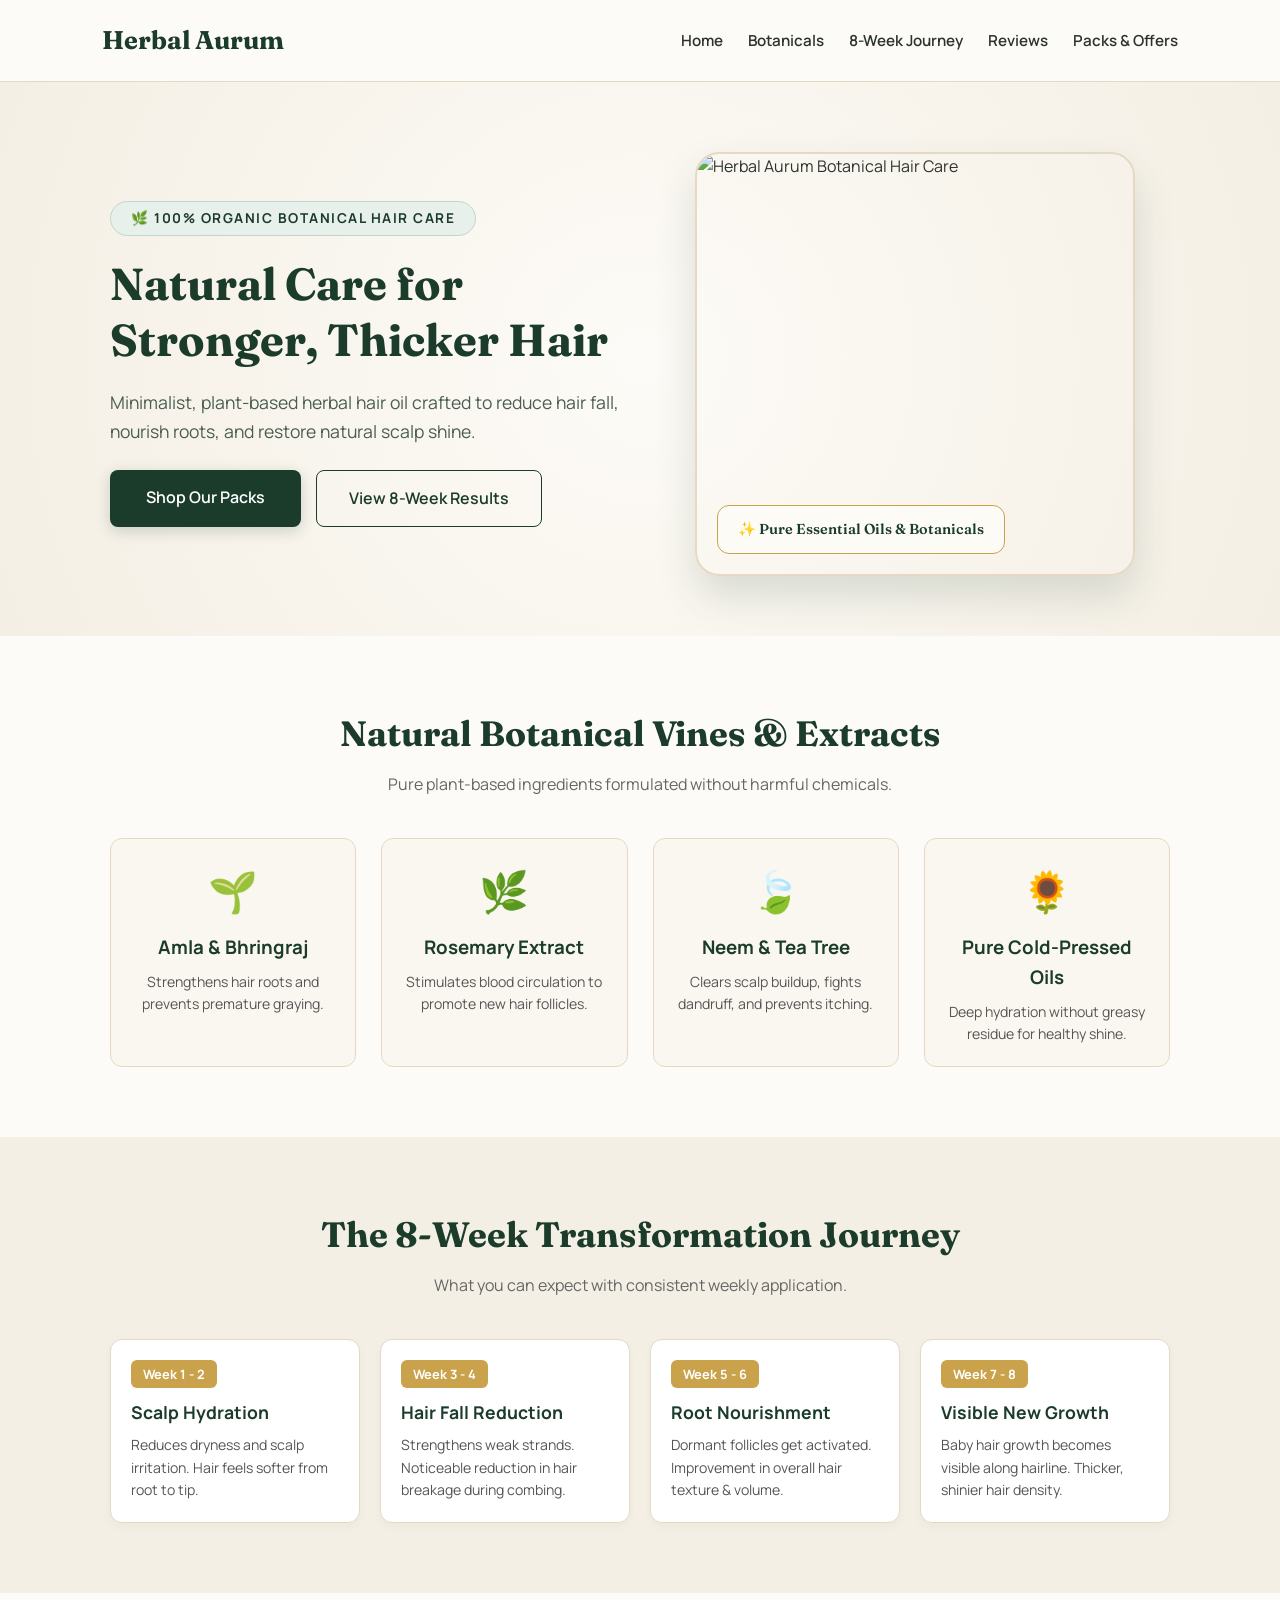
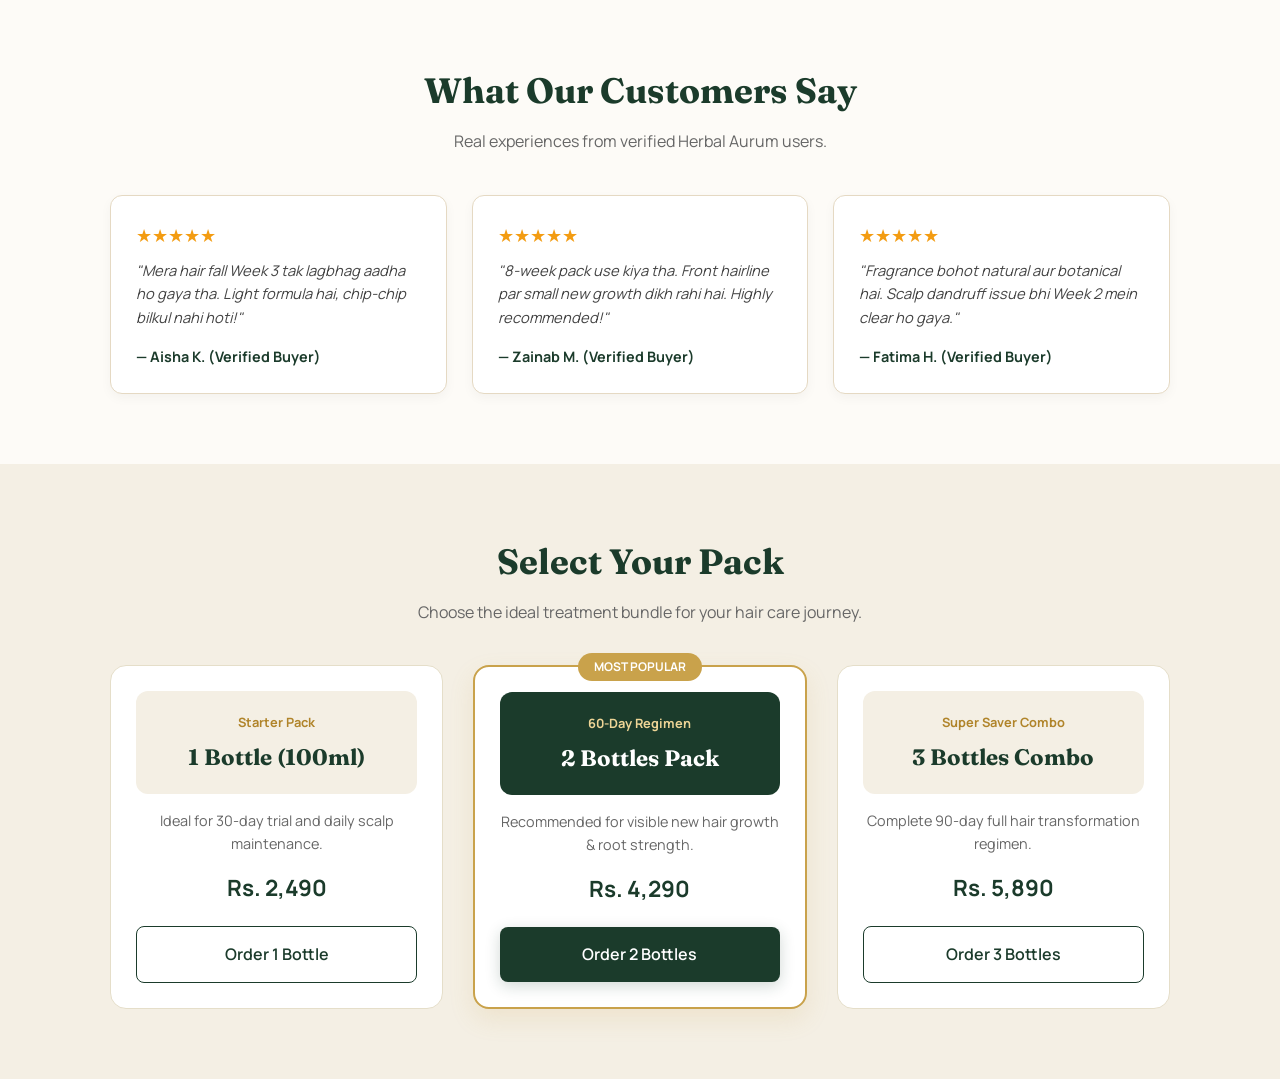
==== commit 03712453: "Update index.html" ====
--- a/index.html
+++ b/index.html
@@ -16,13 +16,10 @@
             --accent-gold: #C9A24B;
             --bg-color: #FDFBF7;
             --text-dark: #2C332E;
-        }
-
-        * { 
-            box-sizing: border-box; 
-            margin: 0; 
-            padding: 0; 
-        }
+            --card-bg: #FFFFFF;
+        }
+
+        * { box-sizing: border-box; margin: 0; padding: 0; }
 
         body {
             font-family: 'Manrope', sans-serif;
@@ -32,6 +29,7 @@
             overflow-x: hidden;
         }
 
+        /* NAVBAR */
         .navbar {
             display: flex;
             justify-content: space-between;
@@ -50,7 +48,6 @@
             font-size: 1.6rem;
             font-weight: 700;
             color: var(--primary-color);
-            letter-spacing: 1px;
         }
 
         .nav-links {
@@ -69,6 +66,30 @@
 
         .nav-links a:hover { color: var(--accent-gold); }
 
+        /* LAYOUT CONTAINERS */
+        .container {
+            max-width: 1100px;
+            margin: 0 auto;
+            padding: 0 20px;
+        }
+
+        .section-padding { padding: 70px 0; }
+
+        .section-title {
+            font-family: 'Fraunces', serif;
+            font-size: 2.2rem;
+            color: var(--primary-color);
+            text-align: center;
+            margin-bottom: 10px;
+        }
+
+        .section-subtitle {
+            text-align: center;
+            color: #666;
+            margin-bottom: 40px;
+        }
+
+        /* HERO SECTION */
         .hero {
             padding: 70px 20px 60px;
             background: radial-gradient(circle, #FDFBF7 0%, #F4EFE4 100%);
@@ -96,11 +117,7 @@
             margin-bottom: 20px;
         }
 
-        .hero-text {
-            font-size: 1.1rem;
-            color: #4A5D52;
-            margin-bottom: 25px;
-        }
+        .hero-text { font-size: 1.1rem; color: #4A5D52; margin-bottom: 25px; }
 
         .btn-primary {
             display: inline-block;
@@ -114,10 +131,7 @@
             box-shadow: 0 4px 15px rgba(27, 59, 43, 0.2);
         }
 
-        .btn-primary:hover {
-            background: #11281C;
-            transform: translateY(-2px);
-        }
+        .btn-primary:hover { background: #11281C; transform: translateY(-2px); }
 
         .btn-secondary {
             display: inline-block;
@@ -131,25 +145,77 @@
             transition: all 0.3s ease;
         }
 
-        .btn-secondary:hover {
-            background: var(--primary-color);
-            color: #FFFFFF;
-        }
-
-        .container {
-            max-width: 1100px;
-            margin: 0 auto;
-            padding: 0 20px;
-        }
-
-        .section-title {
-            font-family: 'Fraunces', serif;
-            font-size: 2.2rem;
-            color: var(--primary-color);
+        .btn-secondary:hover { background: var(--primary-color); color: #FFFFFF; }
+
+        /* TIMELINE (WEEK 1 TO WEEK 8) */
+        .timeline-grid {
+            display: grid;
+            grid-template-columns: repeat(auto-fit, minmax(220px, 1fr));
+            gap: 20px;
+            margin-top: 30px;
+        }
+
+        .timeline-card {
+            background: #FFF;
+            border: 1px solid #E5D9C3;
+            border-radius: 12px;
+            padding: 20px;
+            position: relative;
+            box-shadow: 0 4px 10px rgba(0,0,0,0.03);
+        }
+
+        .week-badge {
+            background: var(--accent-gold);
+            color: #FFF;
+            padding: 4px 12px;
+            border-radius: 6px;
+            font-size: 0.8rem;
+            font-weight: 700;
+            display: inline-block;
+            margin-bottom: 10px;
+        }
+
+        /* INGREDIENTS / BOTANICAL VINES */
+        .vines-grid {
+            display: grid;
+            grid-template-columns: repeat(auto-fit, minmax(200px, 1fr));
+            gap: 25px;
+            margin-top: 30px;
+        }
+
+        .vine-card {
+            background: #FAF7F0;
+            border-radius: 12px;
+            padding: 20px;
             text-align: center;
+            border: 1px solid #E5D9C3;
+        }
+
+        .vine-icon {
+            font-size: 2.5rem;
             margin-bottom: 10px;
-        }
-
+            display: block;
+        }
+
+        /* REVIEWS SECTION */
+        .reviews-grid {
+            display: grid;
+            grid-template-columns: repeat(auto-fit, minmax(300px, 1fr));
+            gap: 25px;
+            margin-top: 30px;
+        }
+
+        .review-card {
+            background: #FFF;
+            border: 1px solid #E5D9C3;
+            border-radius: 12px;
+            padding: 25px;
+            box-shadow: 0 4px 12px rgba(0,0,0,0.04);
+        }
+
+        .stars { color: #F39C12; margin-bottom: 10px; font-size: 1.1rem; }
+
+        /* PACKS / PRODUCTS */
         .products-grid {
             display: grid;
             grid-template-columns: repeat(auto-fit, minmax(280px, 1fr));
@@ -166,8 +232,6 @@
             position: relative;
             transition: transform 0.3s ease;
         }
-
-        .product-card:hover { transform: translateY(-5px); }
 
         .featured-card {
             border: 2px solid var(--accent-gold);
@@ -202,52 +266,140 @@
         <div class="logo">Herbal Aurum</div>
         <ul class="nav-links">
             <li><a href="#home">Home</a></li>
-            <li><a href="#about">About Us</a></li>
-            <li><a href="#timeline">Journey</a></li>
+            <li><a href="#ingredients">Botanicals</a></li>
+            <li><a href="#timeline">8-Week Journey</a></li>
+            <li><a href="#reviews">Reviews</a></li>
             <li><a href="#products">Packs & Offers</a></li>
-            <li><a href="#faq">FAQ</a></li>
         </ul>
     </nav>
 
     <!-- HERO SECTION -->
     <section id="home" class="hero">
         <div class="container" style="display: grid; grid-template-columns: repeat(auto-fit, minmax(300px, 1fr)); gap: 40px; align-items: center;">
-            
-            <!-- Left Text Content -->
-            <div class="animate-hero">
+            <div>
                 <div class="hero-badge">🌿 100% Organic Botanical Hair Care</div>
                 <h1 class="hero-title">Natural Care for Stronger, Thicker Hair</h1>
                 <p class="hero-text">Minimalist, plant-based herbal hair oil crafted to reduce hair fall, nourish roots, and restore natural scalp shine.</p>
                 
                 <div style="display: flex; gap: 15px; flex-wrap: wrap; margin-top: 25px;">
                     <a href="#products" class="btn-primary">Shop Our Packs</a>
-                    <a href="#about" class="btn-secondary">Explore Philosophy</a>
-                </div>
-            </div>
-
-            <!-- Right Image Container (Using Direct File Path) -->
-            <div class="animate-hero" style="display: flex; justify-content: center; position: relative;">
+                    <a href="#timeline" class="btn-secondary">View 8-Week Results</a>
+                </div>
+            </div>
+
+            <!-- Image Container -->
+            <div style="display: flex; justify-content: center; position: relative;">
                 <div style="position: relative; width: 100%; max-width: 440px; border-radius: 24px; overflow: hidden; box-shadow: 0 20px 40px rgba(27, 59, 43, 0.15); border: 2px solid #E5D9C3;">
-                    
-                    <img src="[data-uri]" 
+                    <img src="file:///C:/Users/hp/Desktop/sd/banner.jpg" 
                          alt="Herbal Aurum Botanical Hair Care" 
                          style="width: 100%; height: 420px; object-fit: cover; display: block;">
                     
-                    <!-- Floating Badge -->
                     <div style="position: absolute; bottom: 20px; left: 20px; background: rgba(253, 251, 247, 0.92); backdrop-filter: blur(8px); padding: 12px 20px; border-radius: 12px; border: 1px solid #C9A24B; font-family: 'Fraunces', serif; color: #1B3B2B; font-size: 0.9rem; font-weight: 600;">
                         ✨ Pure Essential Oils & Botanicals
                     </div>
                 </div>
             </div>
-
         </div>
     </section>
 
+    <!-- BOTANICAL INGREDIENTS / VINES SECTION -->
+    <section id="ingredients" class="section-padding">
+        <div class="container">
+            <h2 class="section-title">Natural Botanical Vines & Extracts</h2>
+            <p class="section-subtitle">Pure plant-based ingredients formulated without harmful chemicals.</p>
+            
+            <div class="vines-grid">
+                <div class="vine-card">
+                    <span class="vine-icon">🌱</span>
+                    <h3 style="color: #1B3B2B; margin-bottom: 8px;">Amla & Bhringraj</h3>
+                    <p style="font-size: 0.88rem; color: #555;">Strengthens hair roots and prevents premature graying.</p>
+                </div>
+                <div class="vine-card">
+                    <span class="vine-icon">🌿</span>
+                    <h3 style="color: #1B3B2B; margin-bottom: 8px;">Rosemary Extract</h3>
+                    <p style="font-size: 0.88rem; color: #555;">Stimulates blood circulation to promote new hair follicles.</p>
+                </div>
+                <div class="vine-card">
+                    <span class="vine-icon">🍃</span>
+                    <h3 style="color: #1B3B2B; margin-bottom: 8px;">Neem & Tea Tree</h3>
+                    <p style="font-size: 0.88rem; color: #555;">Clears scalp buildup, fights dandruff, and prevents itching.</p>
+                </div>
+                <div class="vine-card">
+                    <span class="vine-icon">🌻</span>
+                    <h3 style="color: #1B3B2B; margin-bottom: 8px;">Pure Cold-Pressed Oils</h3>
+                    <p style="font-size: 0.88rem; color: #555;">Deep hydration without greasy residue for healthy shine.</p>
+                </div>
+            </div>
+        </div>
+    </section>
+
+    <!-- 8-WEEK JOURNEY / TIMELINE SECTION -->
+    <section id="timeline" class="section-padding" style="background: #F4EFE4;">
+        <div class="container">
+            <h2 class="section-title">The 8-Week Transformation Journey</h2>
+            <p class="section-subtitle">What you can expect with consistent weekly application.</p>
+
+            <div class="timeline-grid">
+                <div class="timeline-card">
+                    <span class="week-badge">Week 1 - 2</span>
+                    <h3 style="font-size: 1.1rem; color: #1B3B2B; margin-bottom: 8px;">Scalp Hydration</h3>
+                    <p style="font-size: 0.88rem; color: #555;">Reduces dryness and scalp irritation. Hair feels softer from root to tip.</p>
+                </div>
+
+                <div class="timeline-card">
+                    <span class="week-badge">Week 3 - 4</span>
+                    <h3 style="font-size: 1.1rem; color: #1B3B2B; margin-bottom: 8px;">Hair Fall Reduction</h3>
+                    <p style="font-size: 0.88rem; color: #555;">Strengthens weak strands. Noticeable reduction in hair breakage during combing.</p>
+                </div>
+
+                <div class="timeline-card">
+                    <span class="week-badge">Week 5 - 6</span>
+                    <h3 style="font-size: 1.1rem; color: #1B3B2B; margin-bottom: 8px;">Root Nourishment</h3>
+                    <p style="font-size: 0.88rem; color: #555;">Dormant follicles get activated. Improvement in overall hair texture & volume.</p>
+                </div>
+
+                <div class="timeline-card">
+                    <span class="week-badge">Week 7 - 8</span>
+                    <h3 style="font-size: 1.1rem; color: #1B3B2B; margin-bottom: 8px;">Visible New Growth</h3>
+                    <p style="font-size: 0.88rem; color: #555;">Baby hair growth becomes visible along hairline. Thicker, shinier hair density.</p>
+                </div>
+            </div>
+        </div>
+    </section>
+
+    <!-- CUSTOMER REVIEWS SECTION -->
+    <section id="reviews" class="section-padding">
+        <div class="container">
+            <h2 class="section-title">What Our Customers Say</h2>
+            <p class="section-subtitle">Real experiences from verified Herbal Aurum users.</p>
+
+            <div class="reviews-grid">
+                <div class="review-card">
+                    <div class="stars">★★★★★</div>
+                    <p style="font-size: 0.92rem; color: #444; font-style: italic; margin-bottom: 15px;">"Mera hair fall Week 3 tak lagbhag aadha ho gaya tha. Light formula hai, chip-chip bilkul nahi hoti!"</p>
+                    <p style="font-weight: 700; color: #1B3B2B; font-size: 0.9rem;">— Aisha K. (Verified Buyer)</p>
+                </div>
+
+                <div class="review-card">
+                    <div class="stars">★★★★★</div>
+                    <p style="font-size: 0.92rem; color: #444; font-style: italic; margin-bottom: 15px;">"8-week pack use kiya tha. Front hairline par small new growth dikh rahi hai. Highly recommended!"</p>
+                    <p style="font-weight: 700; color: #1B3B2B; font-size: 0.9rem;">— Zainab M. (Verified Buyer)</p>
+                </div>
+
+                <div class="review-card">
+                    <div class="stars">★★★★★</div>
+                    <p style="font-size: 0.92rem; color: #444; font-style: italic; margin-bottom: 15px;">"Fragrance bohot natural aur botanical hai. Scalp dandruff issue bhi Week 2 mein clear ho gaya."</p>
+                    <p style="font-weight: 700; color: #1B3B2B; font-size: 0.9rem;">— Fatima H. (Verified Buyer)</p>
+                </div>
+            </div>
+        </div>
+    </section>
+
     <!-- PRODUCTS SECTION -->
-    <section id="products" style="padding: 60px 0; background: #F4EFE4;">
+    <section id="products" class="section-padding" style="background: #F4EFE4;">
         <div class="container">
             <h2 class="section-title">Select Your Pack</h2>
-            <p style="text-align: center; color: #666;">Choose the ideal treatment bundle for your hair care journey.</p>
+            <p class="section-subtitle">Choose the ideal treatment bundle for your hair care journey.</p>
 
             <div class="products-grid">
                 <div class="product-card">
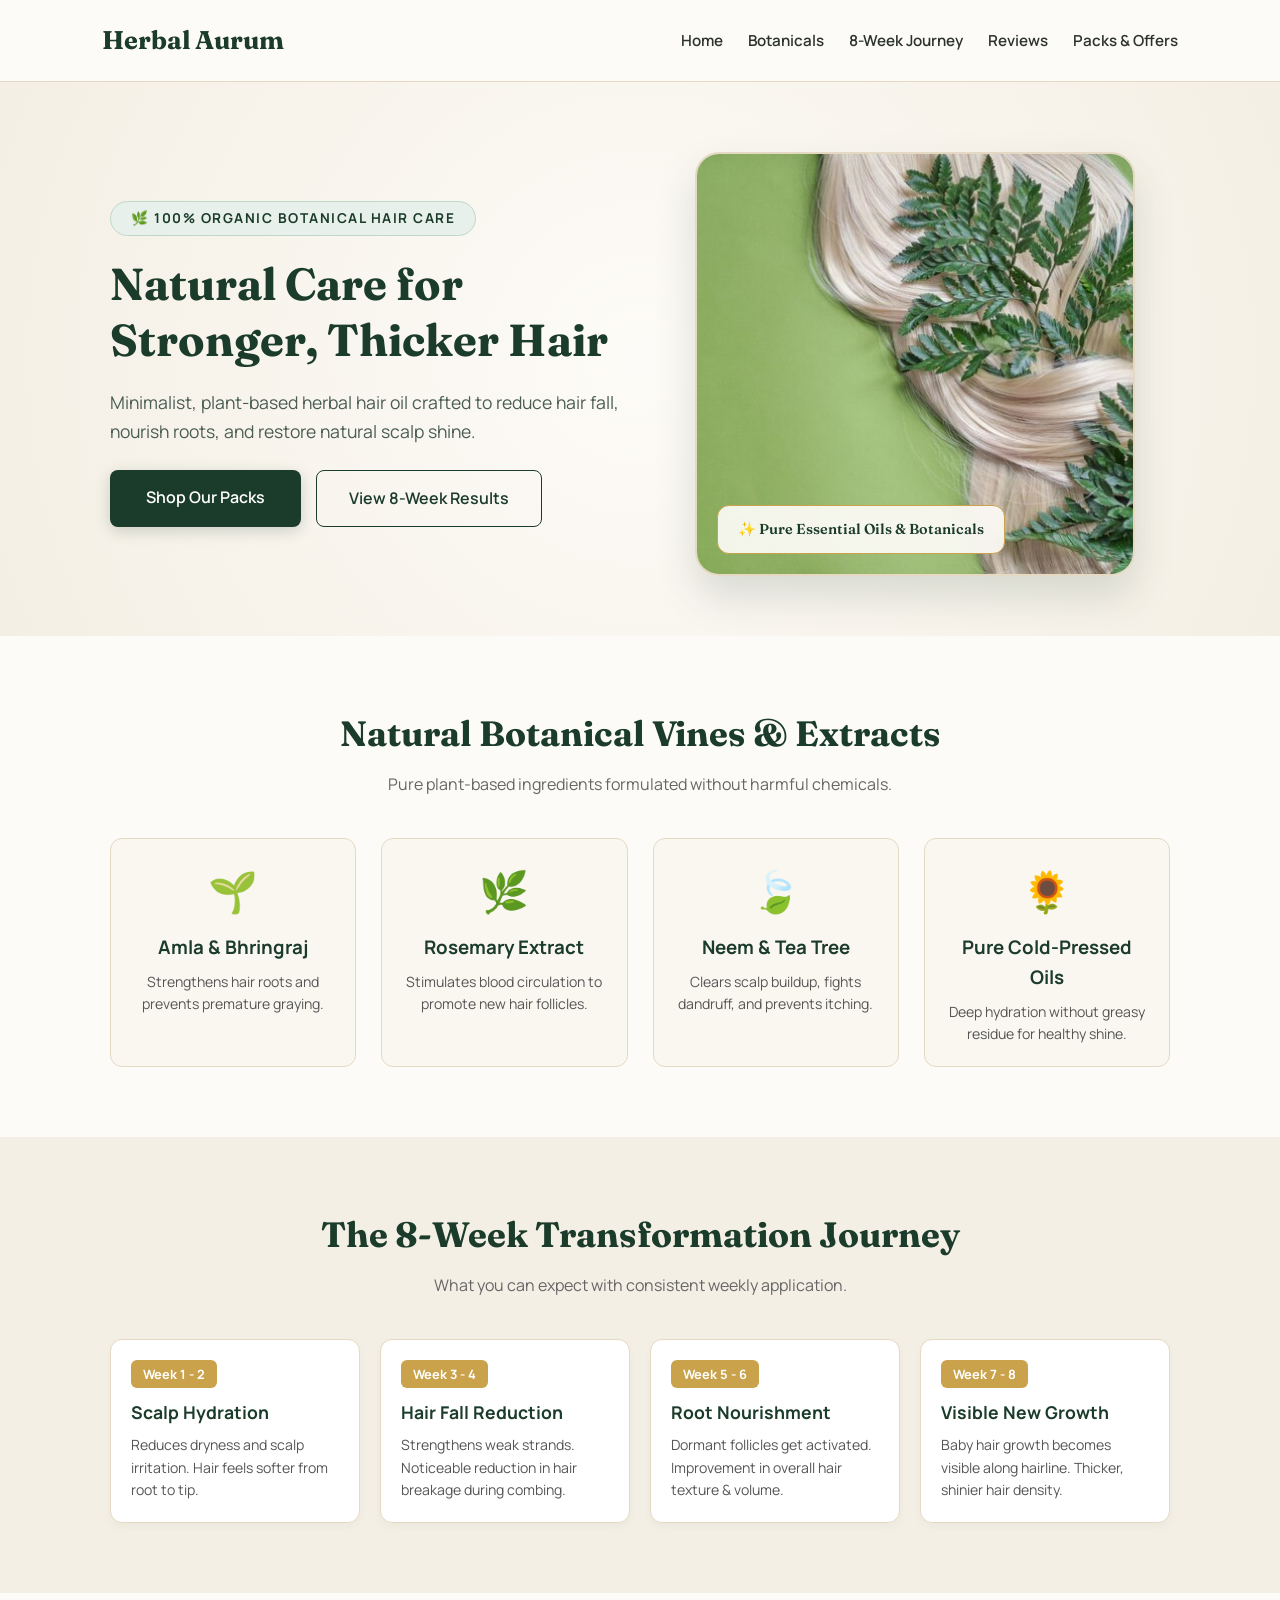
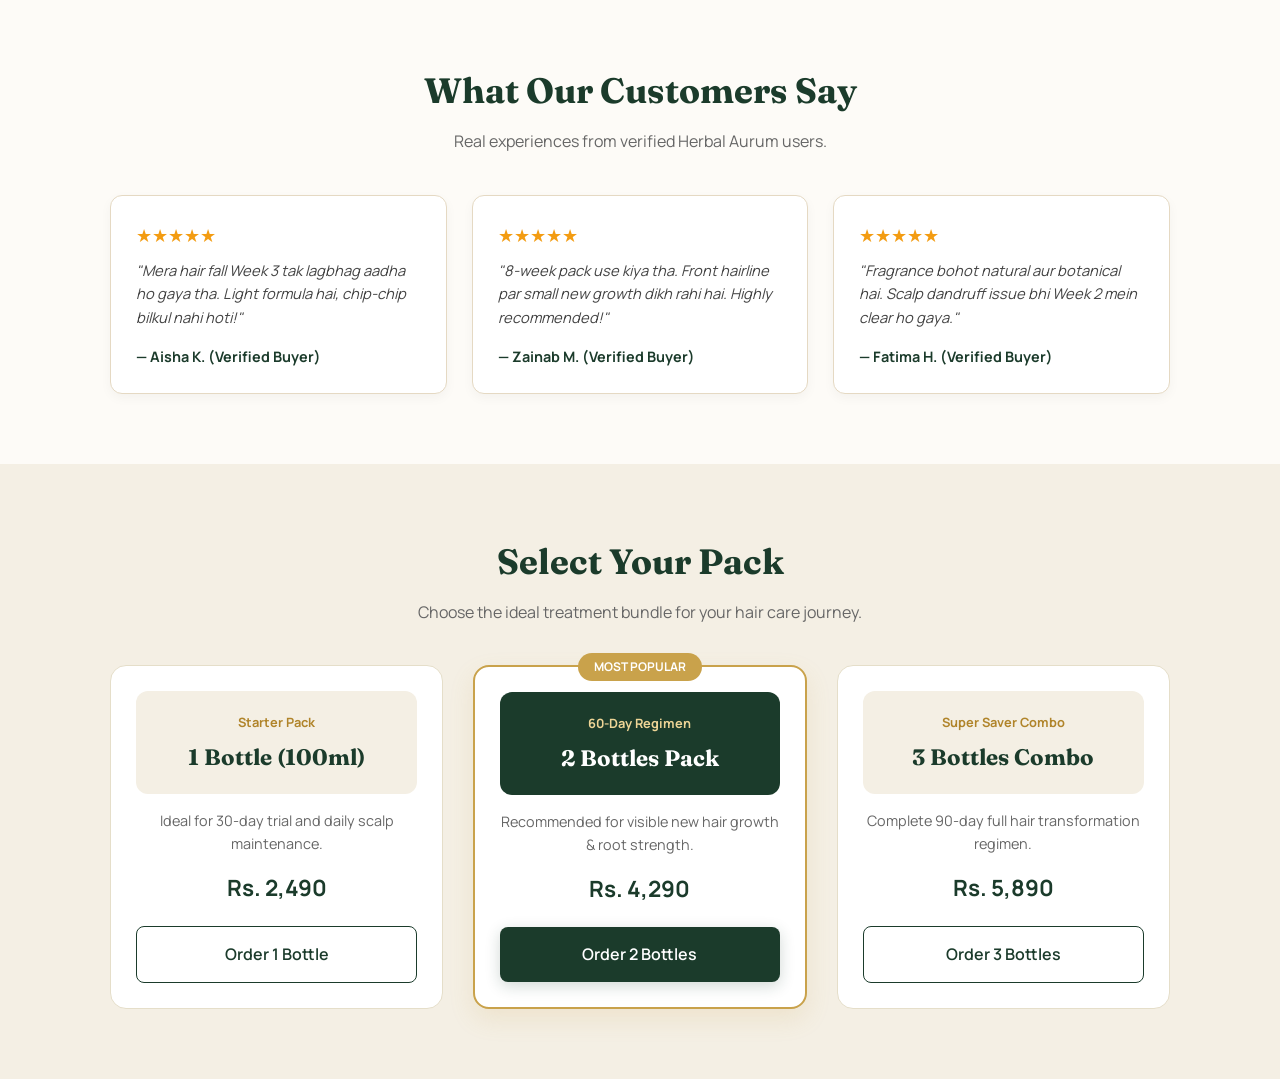
==== commit 17736331: "Update index.html" ====
--- a/index.html
+++ b/index.html
@@ -290,7 +290,7 @@
             <!-- Image Container -->
             <div style="display: flex; justify-content: center; position: relative;">
                 <div style="position: relative; width: 100%; max-width: 440px; border-radius: 24px; overflow: hidden; box-shadow: 0 20px 40px rgba(27, 59, 43, 0.15); border: 2px solid #E5D9C3;">
-                    <img src="file:///C:/Users/hp/Desktop/sd/banner.jpg" 
+                    <img src="[data-uri]" 
                          alt="Herbal Aurum Botanical Hair Care" 
                          style="width: 100%; height: 420px; object-fit: cover; display: block;">
                     
